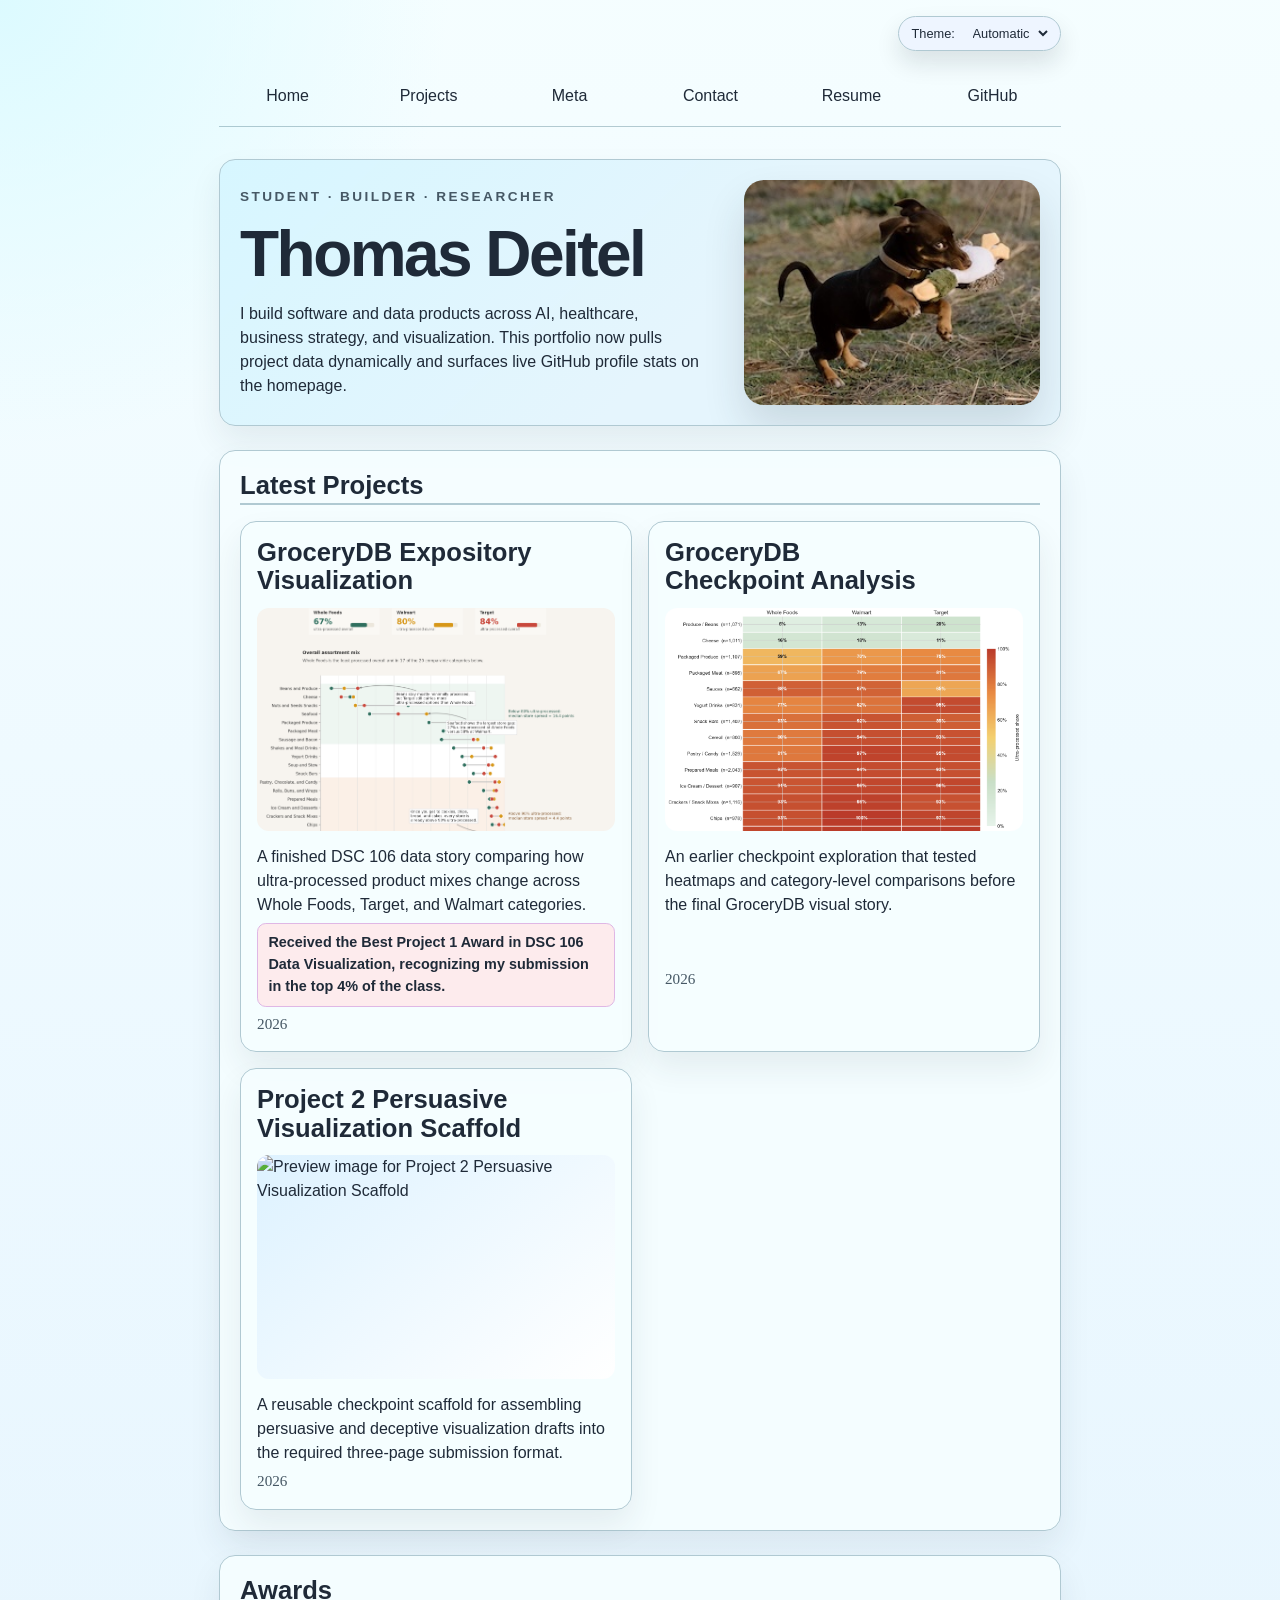
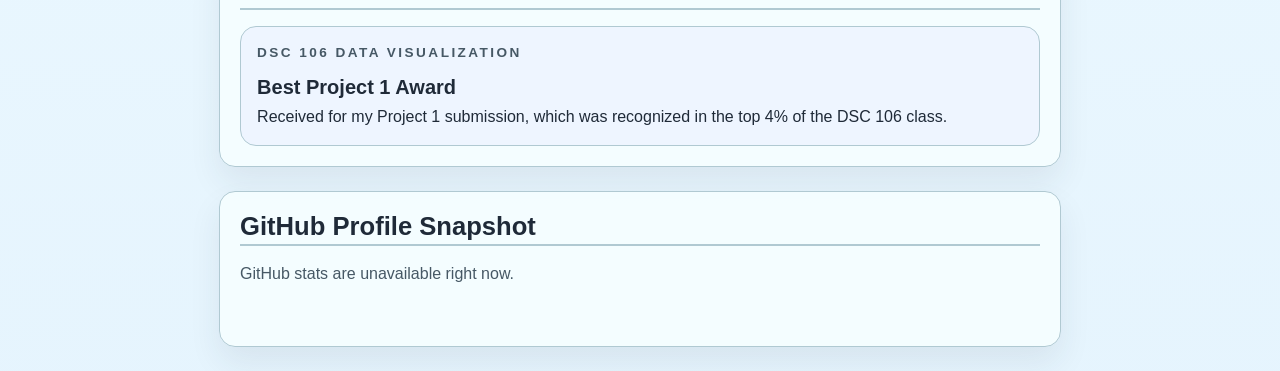
==== index.html @ 3d0bcb9a "Add award recognition and updated resume" ====
<!DOCTYPE html>
<html lang="en">
<head>
  <meta charset="UTF-8">
  <meta name="viewport" content="width=device-width, initial-scale=1.0">
  <title>Thomas Deitel: Personal site and portfolio</title>
  <link rel="stylesheet" href="style.css">
  <script type="module" src="index.js" defer></script>
</head>
<body>
  <main class="home-layout">
    <section class="home-hero">
      <div class="home-copy">
        <p class="eyebrow">Student · Builder · Researcher</p>
        <h1>Thomas Deitel</h1>
        <p>I build software and data products across AI, healthcare, business strategy, and visualization. This portfolio now pulls project data dynamically and surfaces live GitHub profile stats on the homepage.</p>
      </div>
      <img src="images/bentley.jpg" alt="A small black and brown dog standing in a grassy field while holding a plush toy.">
    </section>

    <section aria-labelledby="latest-projects-heading">
      <h2 id="latest-projects-heading">Latest Projects</h2>
      <div class="projects"></div>
    </section>

    <section aria-labelledby="awards-heading">
      <h2 id="awards-heading">Awards</h2>
      <article class="award-callout">
        <p class="eyebrow">DSC 106 Data Visualization</p>
        <h3>Best Project 1 Award</h3>
        <p>Received for my Project 1 submission, which was recognized in the top 4% of the DSC 106 class.</p>
      </article>
    </section>

    <section aria-labelledby="github-heading">
      <h2 id="github-heading">GitHub Profile Snapshot</h2>
      <div id="profile-stats"></div>
    </section>
  </main>
</body>
</html>
---- style.css ----
html {
  color-scheme: light dark;
  --font-body: "Avenir Next", "Trebuchet MS", Verdana, sans-serif;
  --font-display: "Optima", "Avenir Next", "Trebuchet MS", sans-serif;
  --color-accent: oklch(62% 0.17 245);
  --color-text: light-dark(oklch(28% 0.03 255), oklch(92% 0.02 240));
  --color-muted: light-dark(oklch(45% 0.03 240), oklch(72% 0.02 235));
  --color-border: light-dark(oklch(82% 0.03 220), oklch(56% 0.04 220 / 0.45));
  --color-border-strong: light-dark(oklch(74% 0.04 220), oklch(72% 0.05 220 / 0.72));
  --color-surface: light-dark(oklch(99% 0.01 220 / 0.92), oklch(23% 0.02 255 / 0.82));
  --color-surface-alt: light-dark(oklch(96% 0.02 230 / 0.94), oklch(26% 0.03 250 / 0.88));
  --color-field: light-dark(white, oklch(26% 0.02 255));
  --page-glow: light-dark(oklch(97% 0.04 235), oklch(44% 0.07 250 / 0.26));
  --page-start: light-dark(oklch(99% 0.01 220), oklch(16% 0.02 252));
  --page-end: light-dark(oklch(96% 0.02 235), oklch(12% 0.03 246));
  accent-color: var(--color-accent);
  background:
    radial-gradient(circle at top left, var(--page-glow), transparent 28rem),
    linear-gradient(180deg, var(--page-start), var(--page-end));
  color: var(--color-text);
}

* {
  box-sizing: border-box;
}

body {
  font-family: var(--font-body);
  font-size: 100%;
  line-height: 1.5;
  margin: 0 auto;
  max-width: 100ch;
  min-height: 100vh;
  padding: 4.5rem 1.5rem 1.5rem;
  position: relative;
}

h1,
h2,
h3,
h4,
h5,
h6 {
  font-family: var(--font-display);
  line-height: 1.1;
  text-wrap: balance;
}

h1 {
  font-size: 400%;
  letter-spacing: -0.04em;
  margin: 0 0 0.75rem;
}

h2 {
  font-size: 1.6rem;
  margin: 0 0 1rem;
}

h3 {
  font-size: 1.15rem;
}

h4 {
  font-size: 1rem;
}

p {
  margin-block: 0 1rem;
  text-wrap: pretty;
}

a {
  color: var(--color-accent);
}

a:hover,
a:focus-visible {
  color: oklch(from var(--color-accent) 52% c h);
}

nav {
  --border-color: light-dark(oklch(50% 0.06 220 / 0.35), oklch(72% 0.05 220 / 0.35));
  border-bottom: 1px solid var(--border-color);
  display: flex;
  flex-wrap: wrap;
  gap: 0.25rem;
  margin-bottom: 2rem;
}

nav a {
  border-bottom: 0.4em solid transparent;
  color: inherit;
  flex: 1 1 8rem;
  padding: 0.75rem 0.5rem;
  text-align: center;
  text-decoration: none;
}

nav a.current {
  border-bottom-color: var(--color-border-strong);
  font-weight: 600;
}

nav a:hover,
nav a:focus-visible {
  background-color: color-mix(in oklch, var(--color-accent), canvas 85%);
  border-bottom-color: var(--color-accent);
  color: inherit;
}

img {
  display: block;
  height: auto;
  max-width: 100%;
}

body > img {
  border-radius: 1rem;
  box-shadow: 0 1.2rem 2.4rem oklch(30% 0.03 250 / 0.12);
  margin-top: 1rem;
  width: min(100%, 42rem);
}

.eyebrow {
  color: var(--color-muted);
  font-size: 0.85rem;
  font-weight: 700;
  letter-spacing: 0.18em;
  margin-bottom: 0.75rem;
  text-transform: uppercase;
}

section {
  margin-top: 2rem;
}

section > h2 {
  border-bottom: 2px solid var(--color-border);
  padding-bottom: 0.25rem;
}

form {
  display: grid;
  gap: 1em;
  grid-template-columns: auto 1fr;
  max-width: 50rem;
}

label {
  align-items: start;
  display: grid;
  gap: 0.75rem;
  grid-column: 1 / -1;
  grid-template-columns: subgrid;
}

input,
textarea,
button,
select {
  font: inherit;
}

input,
textarea,
button {
  border-radius: 0.75rem;
  padding: 0.75rem 0.9rem;
}

input,
textarea {
  background-color: var(--color-field);
  border: 1px solid var(--color-border);
  color: inherit;
  width: 100%;
}

textarea {
  min-height: 10rem;
  resize: vertical;
}

button {
  background-color: var(--color-accent);
  border: 0;
  color: white;
  cursor: pointer;
  font-weight: 600;
  grid-column: 1 / -1;
  justify-self: start;
  padding-inline: 1.4rem;
}

button:hover,
button:focus-visible {
  background-color: oklch(from var(--color-accent) 54% c h);
}

.color-scheme {
  align-items: center;
  background: color-mix(in oklch, var(--color-surface-alt), canvas 18%);
  border: 1px solid var(--color-border);
  border-radius: 999px;
  box-shadow: 0 0.75rem 1.5rem oklch(20% 0.02 240 / 0.12);
  display: inline-flex;
  font-size: 0.8rem;
  gap: 0.5rem;
  padding: 0.35rem 0.55rem 0.35rem 0.8rem;
  position: absolute;
  right: 1.5rem;
  top: 1rem;
  z-index: 1;
}

.color-scheme select {
  background: transparent;
  border: 0;
  color: inherit;
  padding: 0.15rem 0.35rem;
}

.color-scheme select:focus-visible {
  outline: 2px solid var(--color-accent);
  outline-offset: 0.2rem;
}

.projects {
  display: grid;
  gap: 1rem;
  grid-template-columns: repeat(auto-fit, minmax(16rem, 1fr));
}

.projects article {
  background: var(--color-surface);
  border: 1px solid var(--color-border);
  border-radius: 1rem;
  box-shadow: 0 1rem 2rem oklch(30% 0.03 250 / 0.08);
  display: grid;
  gap: 0.85rem;
  grid-template-rows: auto auto 1fr;
  padding: 1rem;
}

.projects h2,
.entry-header h3,
.entry-header h4 {
  margin: 0;
}

.projects p {
  margin: 0;
}

.project-count {
  color: var(--color-accent);
  font-size: 0.7em;
  margin-left: 0.35rem;
}

.project-year {
  color: var(--color-muted);
  font-family: Baskerville, "Libre Baskerville", Georgia, serif;
  font-size: 0.95rem;
  font-variant-numeric: oldstyle-nums;
  font-weight: 500;
}

.project-media {
  display: block;
}

.projects h2 a {
  color: inherit;
  text-decoration: none;
}

.projects h2 a:hover,
.projects h2 a:focus-visible {
  color: var(--color-accent);
}

.projects img {
  aspect-ratio: 16 / 10;
  background:
    linear-gradient(
      140deg,
      light-dark(oklch(95% 0.03 240), oklch(31% 0.03 248)),
      light-dark(white, oklch(22% 0.03 245))
    ),
    linear-gradient(320deg, color-mix(in oklch, var(--color-accent), canvas 84%), transparent);
  border-radius: 0.75rem;
  object-fit: cover;
  width: 100%;
}

.project-description {
  color: var(--color-text);
}

.project-award {
  background: color-mix(in oklch, var(--color-accent), canvas 88%);
  border: 1px solid color-mix(in oklch, var(--color-accent), canvas 55%);
  border-radius: 0.55rem;
  color: var(--color-text);
  font-size: 0.9rem;
  font-weight: 700;
  padding: 0.55rem 0.65rem;
}

.project-info {
  display: grid;
  gap: 0.35rem;
}

.projects-chart {
  align-items: center;
  display: flex;
  gap: 1.5rem;
  margin-block: 1.5rem;
}

#projects-pie-plot {
  flex: 0 0 min(20em, 42vw);
  max-width: 20em;
  overflow: visible;
}

#projects-pie-plot path {
  cursor: pointer;
  transition: opacity 300ms, fill 300ms;
}

#projects-pie-plot path:focus-visible,
.legend-item:focus-visible {
  outline: 2px solid var(--color-accent);
  outline-offset: 0.25rem;
}

#projects-pie-plot:has(path:hover) path:not(:hover) {
  opacity: 0.5;
}

.legend {
  border: 1px solid var(--color-border);
  border-radius: 0.75rem;
  display: grid;
  flex: 1;
  gap: 0.75rem 1rem;
  grid-template-columns: repeat(auto-fill, minmax(9em, 1fr));
  list-style: none;
  margin: 0;
  padding: 1rem;
}

.legend-item {
  align-items: center;
  border-radius: 0.5rem;
  cursor: pointer;
  display: flex;
  gap: 0.45rem;
  margin: 0;
  min-width: 0;
  padding: 0.2rem;
}

.legend-item .swatch {
  aspect-ratio: 1 / 1;
  background: var(--color);
  border-radius: 0.2rem;
  box-shadow: inset 0 0 0 1px oklch(0% 0 0 / 0.18);
  display: inline-block;
  flex: 0 0 1em;
}

.legend-item em {
  color: var(--color-muted);
  font-style: normal;
}

.selected {
  --color: oklch(60% 0.2 25) !important;
}

.selected:is(path) {
  fill: var(--color);
}

.legend-item.selected {
  background: color-mix(in oklch, var(--color), canvas 82%);
  color: var(--color-text);
  font-weight: 700;
}

.searchBar {
  margin-bottom: 1rem;
}

.projects-empty,
.stats-error {
  color: var(--color-muted);
}

.home-hero {
  align-items: center;
  background:
    linear-gradient(135deg, oklch(from var(--color-accent) 96% 0.05 h), transparent 58%),
    var(--color-surface-alt);
  display: grid;
  gap: 1.5rem;
  grid-template-columns: minmax(0, 1.3fr) minmax(16rem, 0.8fr);
  overflow: hidden;
}

.home-copy > :last-child {
  margin-bottom: 0;
}

.home-hero img {
  border-radius: 1.25rem;
  box-shadow: 0 1.4rem 2.6rem oklch(30% 0.03 250 / 0.14);
  justify-self: end;
  width: min(100%, 24rem);
}

#profile-stats {
  min-height: 4rem;
}

#profile-stats dl {
  display: grid;
  gap: 1rem;
  grid-template-columns: repeat(4, minmax(0, 1fr));
  margin: 0;
}

#profile-stats dl > div {
  background: color-mix(in oklch, var(--color-surface-alt), canvas 18%);
  border: 1px solid var(--color-border);
  border-radius: 1rem;
  padding: 1rem;
}

#profile-stats dt {
  color: var(--color-muted);
  font-size: 0.85rem;
  font-weight: 600;
  margin: 0 0 0.35rem;
  text-transform: uppercase;
}

#profile-stats dd {
  font-size: 1.8rem;
  font-weight: 700;
  margin: 0;
}

.award-callout {
  background: color-mix(in oklch, var(--color-surface-alt), canvas 18%);
  border: 1px solid var(--color-border);
  border-radius: 1rem;
  padding: 1rem;
}

.award-callout h3 {
  font-size: 1.25rem;
  margin: 0 0 0.45rem;
}

.award-callout p:last-child {
  margin-bottom: 0;
}

.stats {
  display: grid;
  gap: 0.85rem 1rem;
  grid-template-columns: repeat(auto-fit, minmax(12rem, 1fr));
  margin: 1rem 0 0;
}

.stats dt {
  color: var(--color-muted);
  font-size: 0.78rem;
  font-weight: 700;
  text-transform: uppercase;
}

.stats dd {
  font-size: 1.25rem;
  font-weight: 700;
  margin: 0;
  overflow-wrap: anywhere;
}

#chart {
  margin-block: 1rem;
  overflow-x: auto;
  padding: 0.5rem 0.75rem 1.25rem 0;
}

#chart svg {
  display: block;
  min-width: 44rem;
  width: 100%;
}

.gridlines line {
  stroke: color-mix(in oklch, var(--color-border), transparent 32%);
}

.gridlines path,
.x-axis path,
.y-axis path {
  stroke: var(--color-border-strong);
}

.x-axis text,
.y-axis text {
  fill: var(--color-muted);
  font: 0.8rem var(--font-body);
}

circle {
  transition: fill 200ms, fill-opacity 200ms, transform 200ms;
  transform-box: fill-box;
  transform-origin: center;
}

circle:hover {
  transform: scale(1.5);
}

circle.selected {
  fill: #ff6b6b;
}

dl.info {
  display: grid;
  gap: 0.35rem 0.75rem;
  grid-template-columns: max-content minmax(0, 1fr);
  margin: 0;
  transition-duration: 500ms;
  transition-property: opacity, visibility;
}

dl.info dt {
  color: var(--color-muted);
  font-size: 0.75rem;
  font-weight: 700;
  text-transform: uppercase;
}

dl.info dd {
  margin: 0;
}

dl.info[hidden]:not(:hover, :focus-within) {
  opacity: 0;
  visibility: hidden;
}

.tooltip {
  background: color-mix(in oklch, var(--color-surface), canvas 12%);
  border: 1px solid var(--color-border);
  border-radius: 0.5rem;
  box-shadow: 0 1rem 2rem oklch(20% 0.03 250 / 0.18);
  left: 1rem;
  max-width: min(22rem, calc(100vw - 2rem));
  padding: 0.75rem 0.9rem;
  pointer-events: none;
  position: fixed;
  top: 1rem;
  z-index: 5;
}

@keyframes marching-ants {
  to {
    stroke-dashoffset: -8;
  }
}

.selection {
  fill: var(--color-accent);
  fill-opacity: 0.1;
  stroke: var(--color-text);
  stroke-dasharray: 5 3;
  stroke-opacity: 0.7;
  animation: marching-ants 2s linear infinite;
}

main {
  display: grid;
  gap: 1.5rem;
}

.resume-header,
main > section {
  background: var(--color-surface);
  border: 1px solid var(--color-border);
  border-radius: 1rem;
  box-shadow: 0 1rem 2rem oklch(30% 0.03 250 / 0.08);
  padding: 1.25rem;
}

main > section {
  margin-top: 0;
}

.resume-header {
  background:
    linear-gradient(135deg, oklch(from var(--color-accent) 97% 0.03 h), transparent 60%),
    var(--color-surface-alt);
}

.resume-header h1 {
  margin-bottom: 0.35rem;
}

.resume-links {
  display: flex;
  flex-wrap: wrap;
  gap: 0.5rem 1rem;
  list-style: none;
  margin: 0.75rem 0 0;
  padding: 0;
}

.resume-links a {
  text-decoration: none;
}

main > section article + article {
  margin-top: 1.5rem;
}

.project-actions {
  font-weight: 600;
}

.project-figure {
  margin: 1.25rem 0 0;
}

.project-figure img {
  border: 1px solid var(--color-border);
  border-radius: 1rem;
  box-shadow: 0 1rem 2rem oklch(30% 0.03 250 / 0.08);
}

.project-figure figcaption {
  color: var(--color-muted);
  font-size: 0.95rem;
  margin-top: 0.75rem;
}

main > section article section {
  margin-top: 1rem;
}

main > section article section + section {
  border-top: 1px solid var(--color-border);
  padding-top: 1rem;
}

main > section ul {
  padding-inline-start: 1.2rem;
}

main > section li + li {
  margin-top: 0.35rem;
}

.projects article + article,
.legend .legend-item + .legend-item {
  margin-top: 0;
}

main > section .legend {
  padding: 1rem;
}

.entry-header {
  display: grid;
  gap: 0.15rem 1rem;
  margin-bottom: 0.65rem;
}

.entry-meta {
  color: var(--color-muted);
  margin: 0;
}

@media (min-width: 48rem) {
  .entry-header {
    grid-template-columns: 1fr auto;
  }

  .entry-header > :first-child {
    grid-column: 1;
  }

  .entry-header > .entry-meta {
    justify-self: end;
  }
}

@media (max-width: 40rem) {
  body {
    padding: 4rem 1rem 1rem;
  }

  h1 {
    font-size: 300%;
  }

  .color-scheme {
    font-size: 0.8rem;
    right: 1rem;
    top: 0.75rem;
  }

  nav a {
    flex-basis: 6rem;
  }

  .home-hero {
    grid-template-columns: 1fr;
  }

  .home-hero img {
    justify-self: start;
    width: min(100%, 20rem);
  }

  form {
    grid-template-columns: 1fr;
  }

  label {
    grid-template-columns: 1fr;
  }

  button {
    justify-self: stretch;
  }

  #profile-stats dl {
    grid-template-columns: repeat(2, minmax(0, 1fr));
  }

  .projects-chart {
    align-items: stretch;
    flex-direction: column;
  }

  #projects-pie-plot {
    flex-basis: auto;
    width: min(100%, 18rem);
  }
}

@media (max-width: 28rem) {
  #profile-stats dl {
    grid-template-columns: 1fr;
  }
}
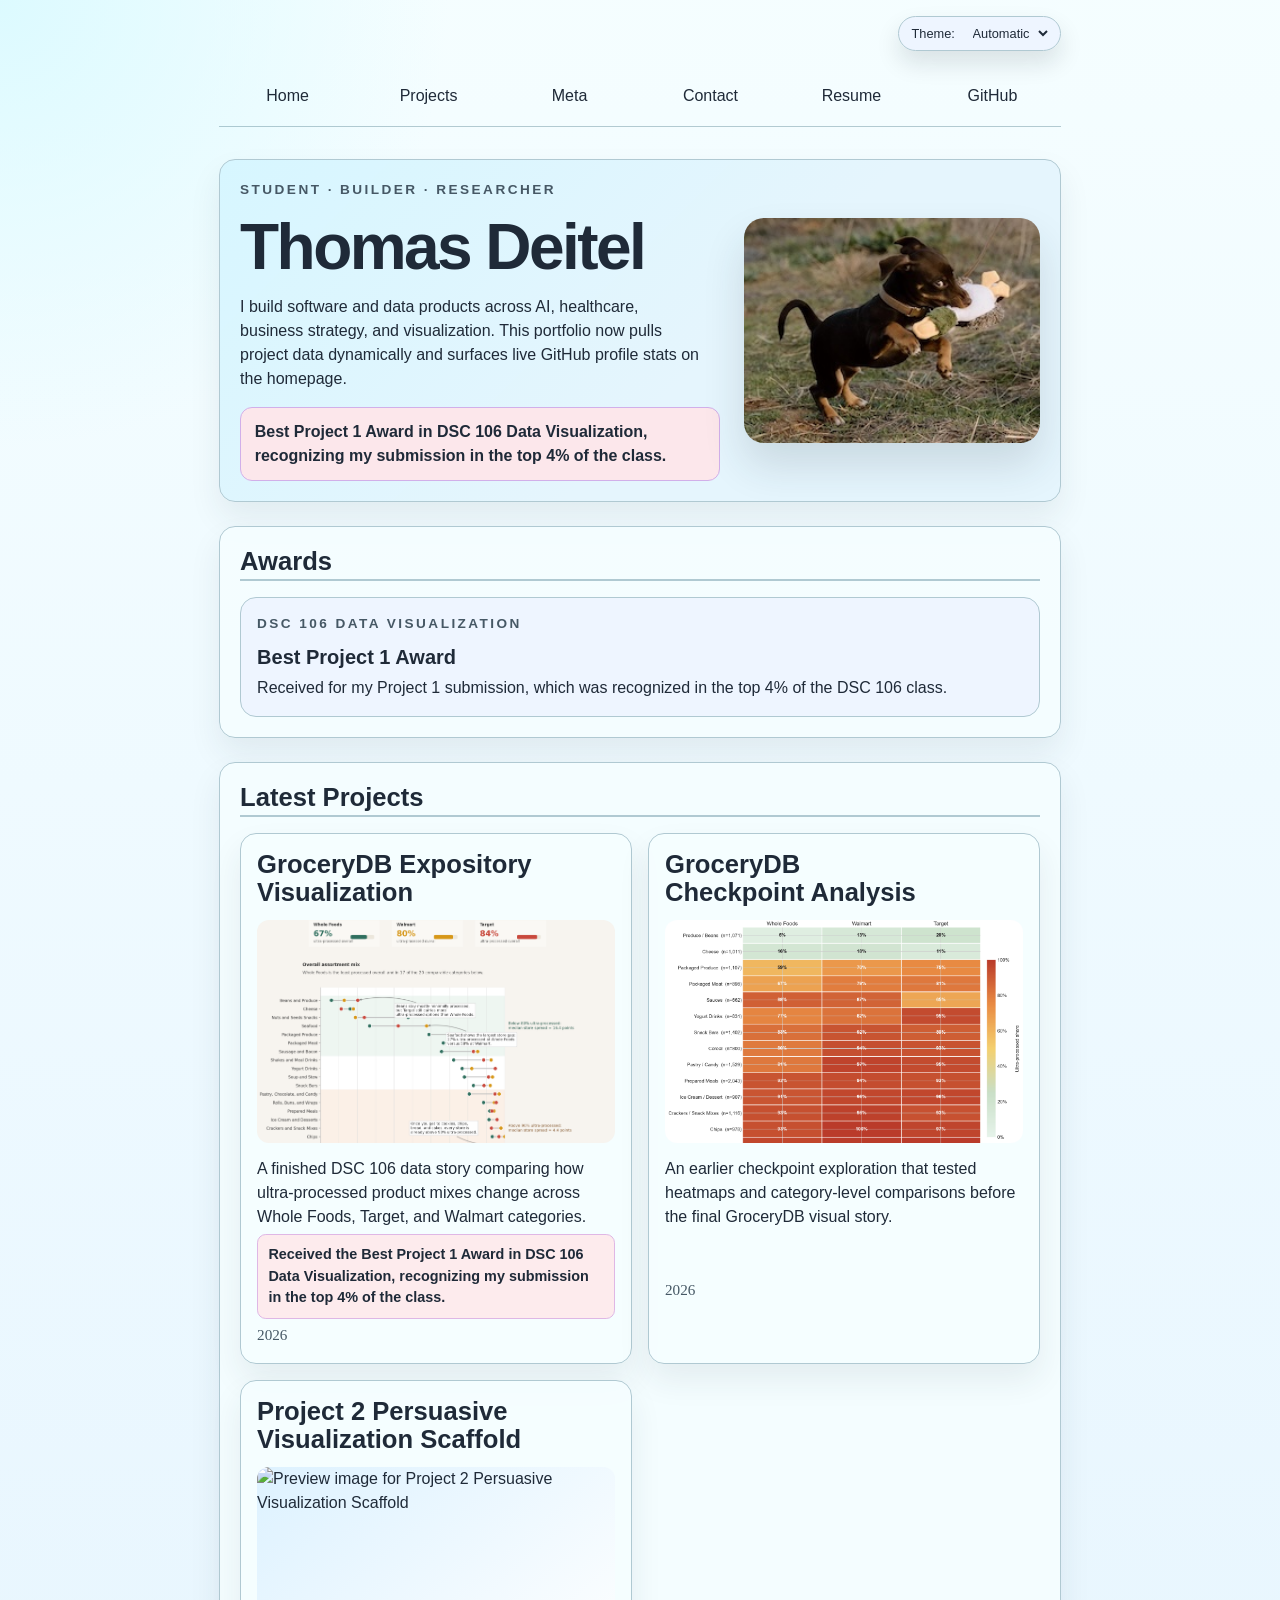
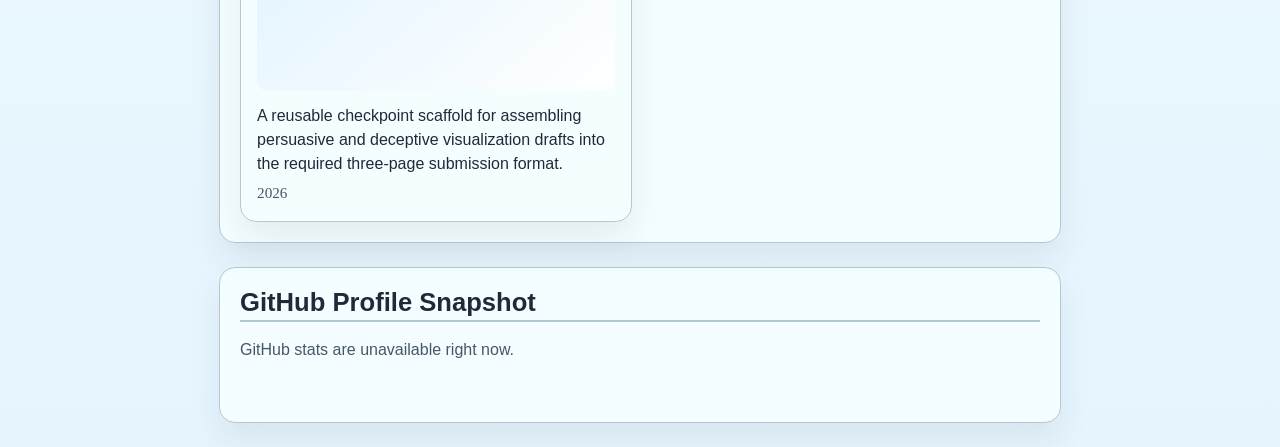
==== commit 160b17f8: "Make award and resume updates visible" ====
--- a/index.html
+++ b/index.html
@@ -14,13 +14,9 @@
         <p class="eyebrow">Student · Builder · Researcher</p>
         <h1>Thomas Deitel</h1>
         <p>I build software and data products across AI, healthcare, business strategy, and visualization. This portfolio now pulls project data dynamically and surfaces live GitHub profile stats on the homepage.</p>
+        <p class="hero-award">Best Project 1 Award in DSC 106 Data Visualization, recognizing my submission in the top 4% of the class.</p>
       </div>
       <img src="images/bentley.jpg" alt="A small black and brown dog standing in a grassy field while holding a plush toy.">
-    </section>
-
-    <section aria-labelledby="latest-projects-heading">
-      <h2 id="latest-projects-heading">Latest Projects</h2>
-      <div class="projects"></div>
     </section>
 
     <section aria-labelledby="awards-heading">
@@ -32,6 +28,11 @@
       </article>
     </section>
 
+    <section aria-labelledby="latest-projects-heading">
+      <h2 id="latest-projects-heading">Latest Projects</h2>
+      <div class="projects"></div>
+    </section>
+
     <section aria-labelledby="github-heading">
       <h2 id="github-heading">GitHub Profile Snapshot</h2>
       <div id="profile-stats"></div>
--- a/style.css
+++ b/style.css
@@ -417,6 +417,15 @@
   margin-bottom: 0;
 }
 
+.hero-award {
+  background: color-mix(in oklch, var(--color-accent), canvas 86%);
+  border: 1px solid color-mix(in oklch, var(--color-accent), canvas 48%);
+  border-radius: 0.75rem;
+  font-weight: 800;
+  margin-top: 1rem;
+  padding: 0.75rem 0.85rem;
+}
+
 .home-hero img {
   border-radius: 1.25rem;
   box-shadow: 0 1.4rem 2.6rem oklch(30% 0.03 250 / 0.14);
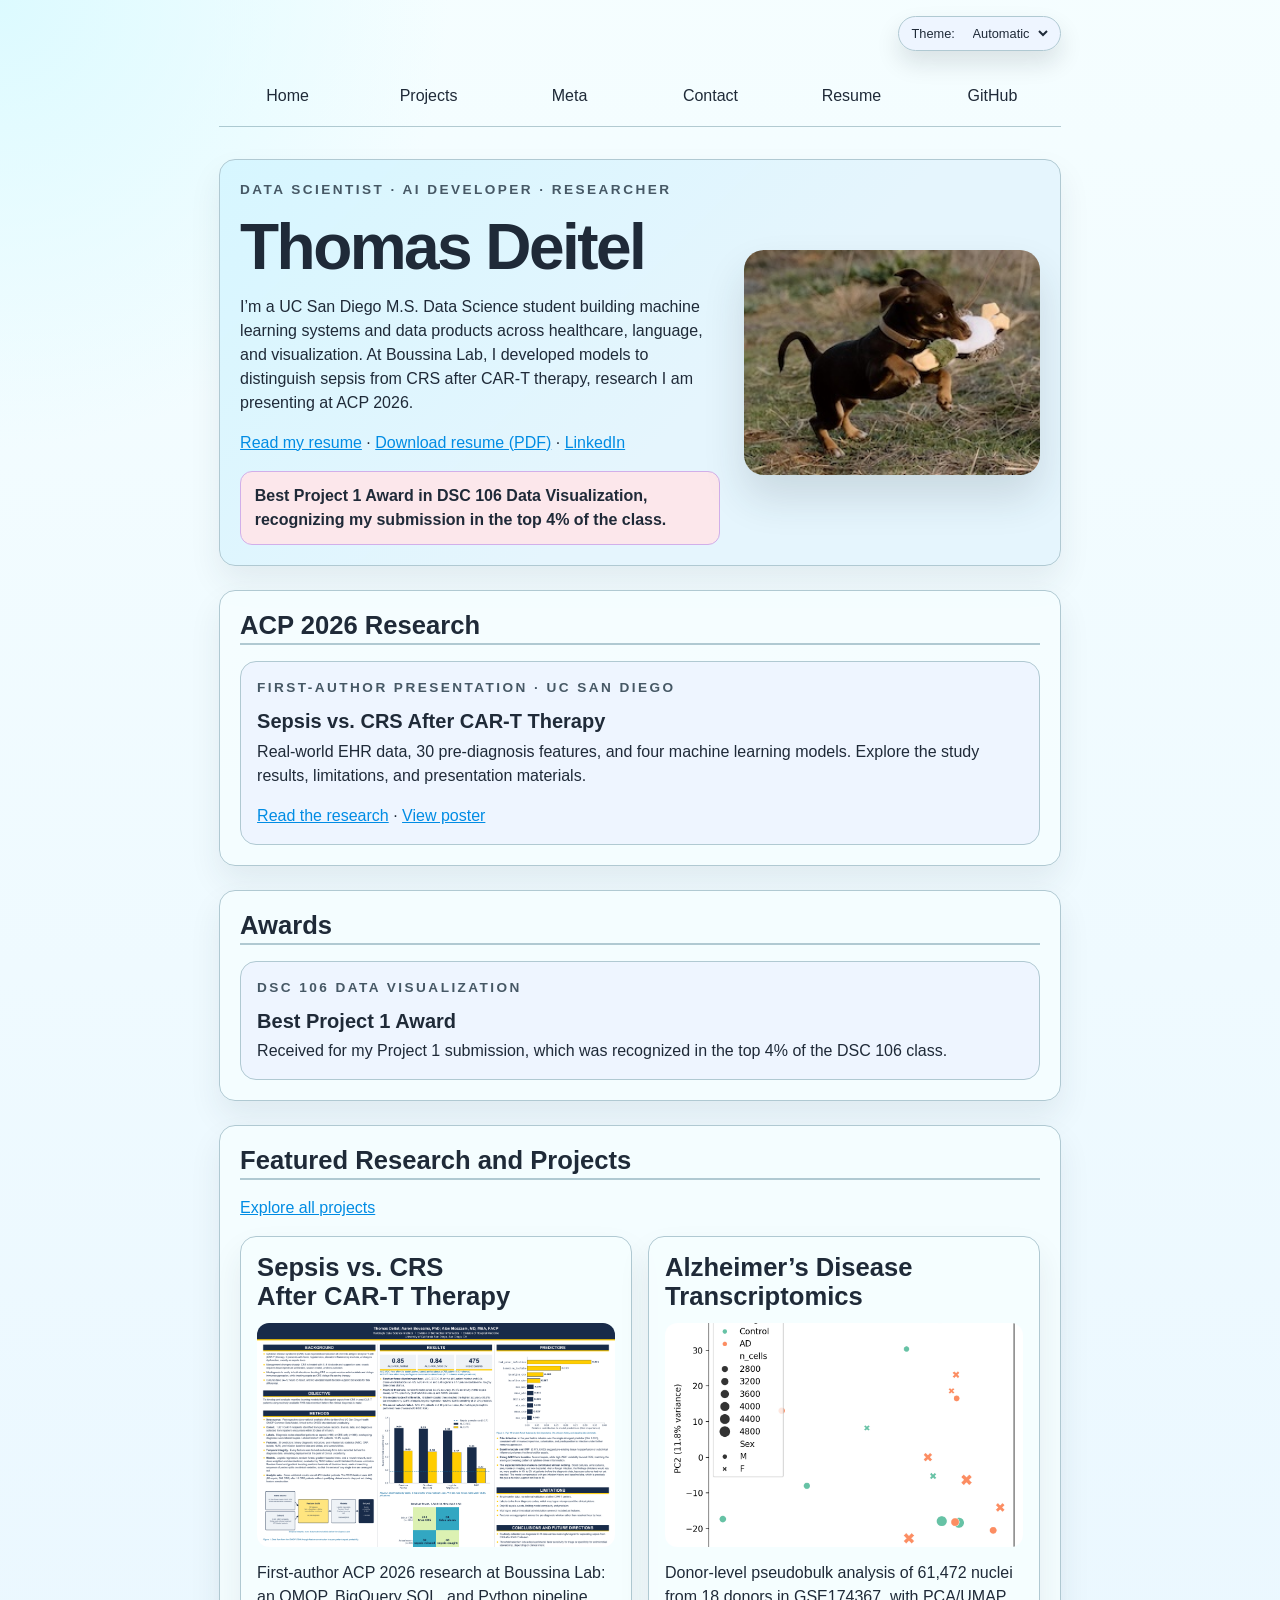
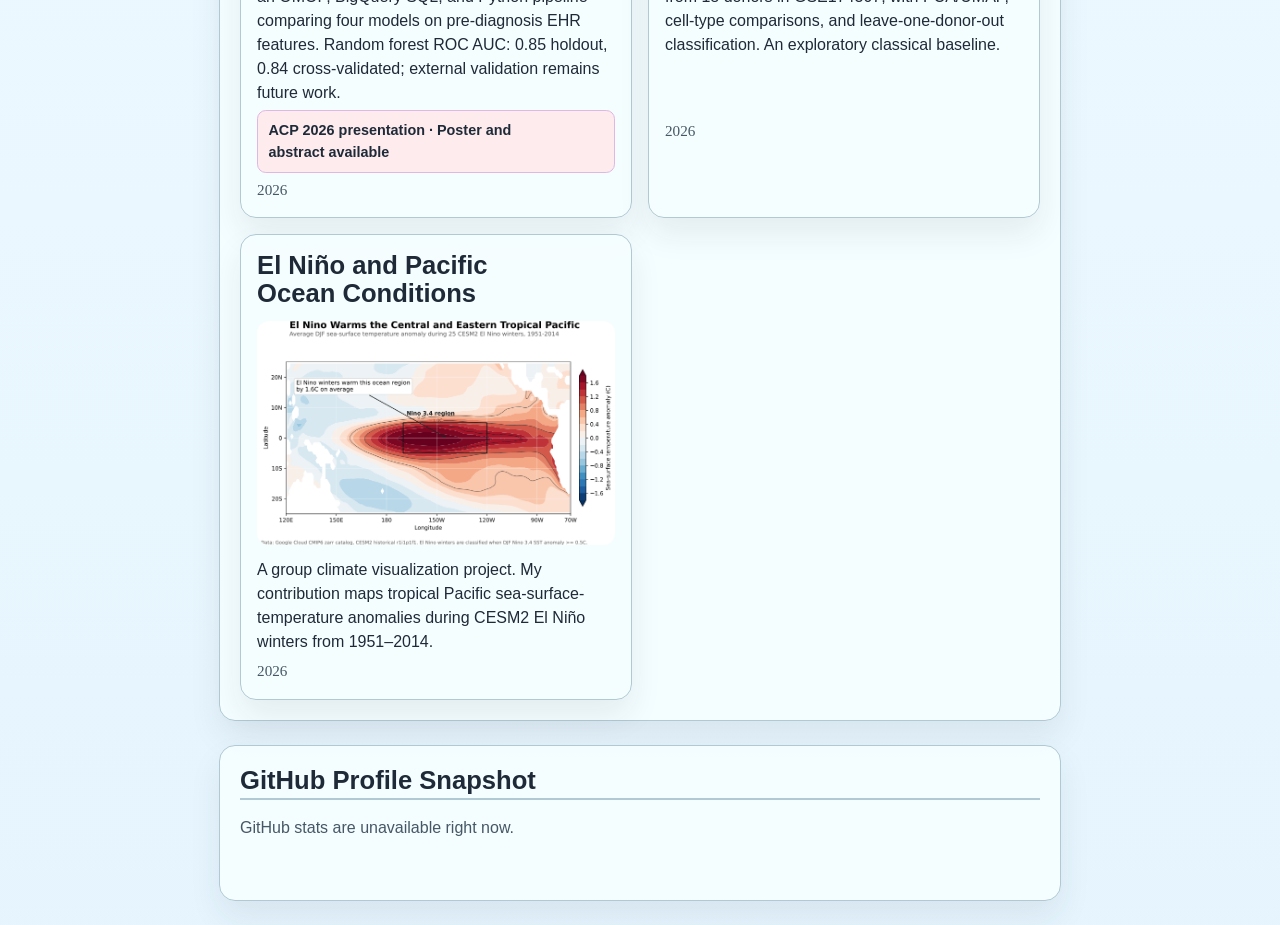
==== commit 7c9b8767: "Update portfolio with ACP research, current resume, and completed projects" ====
--- a/index.html
+++ b/index.html
@@ -4,21 +4,23 @@
   <meta charset="UTF-8">
   <meta name="viewport" content="width=device-width, initial-scale=1.0">
   <title>Thomas Deitel: Personal site and portfolio</title>
-  <link rel="stylesheet" href="style.css">
+  <link rel="stylesheet" href="style.css?v=20261018">
   <script type="module" src="index.js" defer></script>
 </head>
 <body>
   <main class="home-layout">
     <section class="home-hero">
       <div class="home-copy">
-        <p class="eyebrow">Student · Builder · Researcher</p>
+        <p class="eyebrow">Data Scientist · AI Developer · Researcher</p>
         <h1>Thomas Deitel</h1>
-        <p>I build software and data products across AI, healthcare, business strategy, and visualization. This portfolio now pulls project data dynamically and surfaces live GitHub profile stats on the homepage.</p>
+        <p>I’m a UC San Diego M.S. Data Science student building machine learning systems and data products across healthcare, language, and visualization. At Boussina Lab, I developed models to distinguish sepsis from CRS after CAR-T therapy, research I am presenting at ACP 2026.</p>
+        <p><a href="resume/">Read my resume</a> · <a href="resume/thomas-deitel-resume.pdf">Download resume (PDF)</a> · <a href="https://www.linkedin.com/in/thomasdeitel">LinkedIn</a></p>
         <p class="hero-award">Best Project 1 Award in DSC 106 Data Visualization, recognizing my submission in the top 4% of the class.</p>
       </div>
       <img src="images/bentley.jpg" alt="A small black and brown dog standing in a grassy field while holding a plush toy.">
     </section>
 
+    <section aria-labelledby="research-heading"><h2 id="research-heading">ACP 2026 Research</h2><article class="award-callout"><p class="eyebrow">First-author presentation · UC San Diego</p><h3>Sepsis vs. CRS After CAR-T Therapy</h3><p>Real-world EHR data, 30 pre-diagnosis features, and four machine learning models. Explore the study results, limitations, and presentation materials.</p><p><a href="projects/sepsis-crs/">Read the research</a> · <a href="projects/sepsis-crs/ACP_2026_ePoster_CART_Sepsis_CRS.pdf">View poster</a></p></article></section>
     <section aria-labelledby="awards-heading">
       <h2 id="awards-heading">Awards</h2>
       <article class="award-callout">
@@ -29,7 +31,8 @@
     </section>
 
     <section aria-labelledby="latest-projects-heading">
-      <h2 id="latest-projects-heading">Latest Projects</h2>
+      <h2 id="latest-projects-heading">Featured Research and Projects</h2>
+      <p><a href="projects/">Explore all projects</a></p>
       <div class="projects"></div>
     </section>
 
--- a/style.css
+++ b/style.css
@@ -405,7 +405,7 @@
 .home-hero {
   align-items: center;
   background:
-    linear-gradient(135deg, oklch(from var(--color-accent) 96% 0.05 h), transparent 58%),
+    linear-gradient(135deg, light-dark(oklch(from var(--color-accent) 96% 0.05 h), oklch(from var(--color-accent) 28% 0.05 h)), transparent 58%),
     var(--color-surface-alt);
   display: grid;
   gap: 1.5rem;
@@ -531,9 +531,13 @@
 }
 
 circle {
-  transition: fill 200ms, fill-opacity 200ms, transform 200ms;
+  transition: fill 200ms, fill-opacity 200ms, transform 200ms, r calc(var(--r, 3) * 80ms);
   transform-box: fill-box;
   transform-origin: center;
+
+  @starting-style {
+    r: 0;
+  }
 }
 
 circle:hover {
@@ -598,6 +602,119 @@
   animation: marching-ants 2s linear infinite;
 }
 
+.commit-filter {
+  align-items: baseline;
+  display: flex;
+  flex-wrap: wrap;
+  gap: 0.75rem 1rem;
+  margin-block: 1rem;
+}
+
+.commit-filter label {
+  display: block;
+  font-weight: 700;
+}
+
+.commit-filter input {
+  flex: 1 1 16rem;
+  min-width: 12rem;
+}
+
+.commit-filter time {
+  color: var(--color-muted);
+  margin-left: auto;
+}
+
+#scrolly-1 {
+  display: flex;
+  gap: 1.25rem;
+  position: relative;
+}
+
+#scrolly-1 > * {
+  flex: 1;
+  min-width: 0;
+}
+
+#scatter-story {
+  position: relative;
+}
+
+#scatter-plot {
+  align-self: flex-start;
+  height: 72vh;
+  position: sticky;
+  top: 1rem;
+}
+
+.step {
+  border-bottom: 1px solid var(--color-border);
+  color: var(--color-muted);
+  min-height: 72vh;
+  padding-block: 2rem;
+}
+
+.step:first-child {
+  padding-top: 0;
+}
+
+.step p {
+  margin-bottom: 0.75rem;
+}
+
+.step a {
+  font-weight: 700;
+}
+
+#files {
+  display: grid;
+  gap: 0.85rem 1rem;
+  grid-template-columns: minmax(12rem, 0.8fr) minmax(0, 2fr);
+  margin: 0;
+}
+
+#files > div {
+  display: grid;
+  grid-column: 1 / -1;
+  grid-template-columns: subgrid;
+}
+
+#files dt {
+  grid-column: 1;
+  min-width: 0;
+}
+
+#files code {
+  overflow-wrap: anywhere;
+}
+
+#files small {
+  color: var(--color-muted);
+  display: block;
+  font-size: 0.8rem;
+  font-weight: 600;
+  margin-top: 0.15rem;
+}
+
+#files dd {
+  align-content: start;
+  align-items: start;
+  display: flex;
+  flex-wrap: wrap;
+  gap: 0.15em;
+  grid-column: 2;
+  margin: 0;
+  padding-top: 0.35em;
+}
+
+.loc {
+  aspect-ratio: 1;
+  background: var(--color, steelblue);
+  border-radius: 50%;
+  display: flex;
+  width: 0.5em;
+}
+
 main {
   display: grid;
   gap: 1.5rem;
@@ -618,7 +735,7 @@
 
 .resume-header {
   background:
-    linear-gradient(135deg, oklch(from var(--color-accent) 97% 0.03 h), transparent 60%),
+    linear-gradient(135deg, light-dark(oklch(from var(--color-accent) 97% 0.03 h), oklch(from var(--color-accent) 26% 0.03 h)), transparent 60%),
     var(--color-surface-alt);
 }
 
@@ -758,6 +875,34 @@
     grid-template-columns: repeat(2, minmax(0, 1fr));
   }
 
+  #scrolly-1 {
+    display: block;
+  }
+
+  #scatter-plot {
+    background: var(--color-surface);
+    height: auto;
+    margin-bottom: 1rem;
+    position: static;
+  }
+
+  .step {
+    min-height: auto;
+    padding-block: 1.25rem;
+  }
+
+  #files {
+    grid-template-columns: 1fr;
+  }
+
+  #files > div {
+    display: block;
+  }
+
+  #files dd {
+    margin-top: 0.35rem;
+  }
+
   .projects-chart {
     align-items: stretch;
     flex-direction: column;
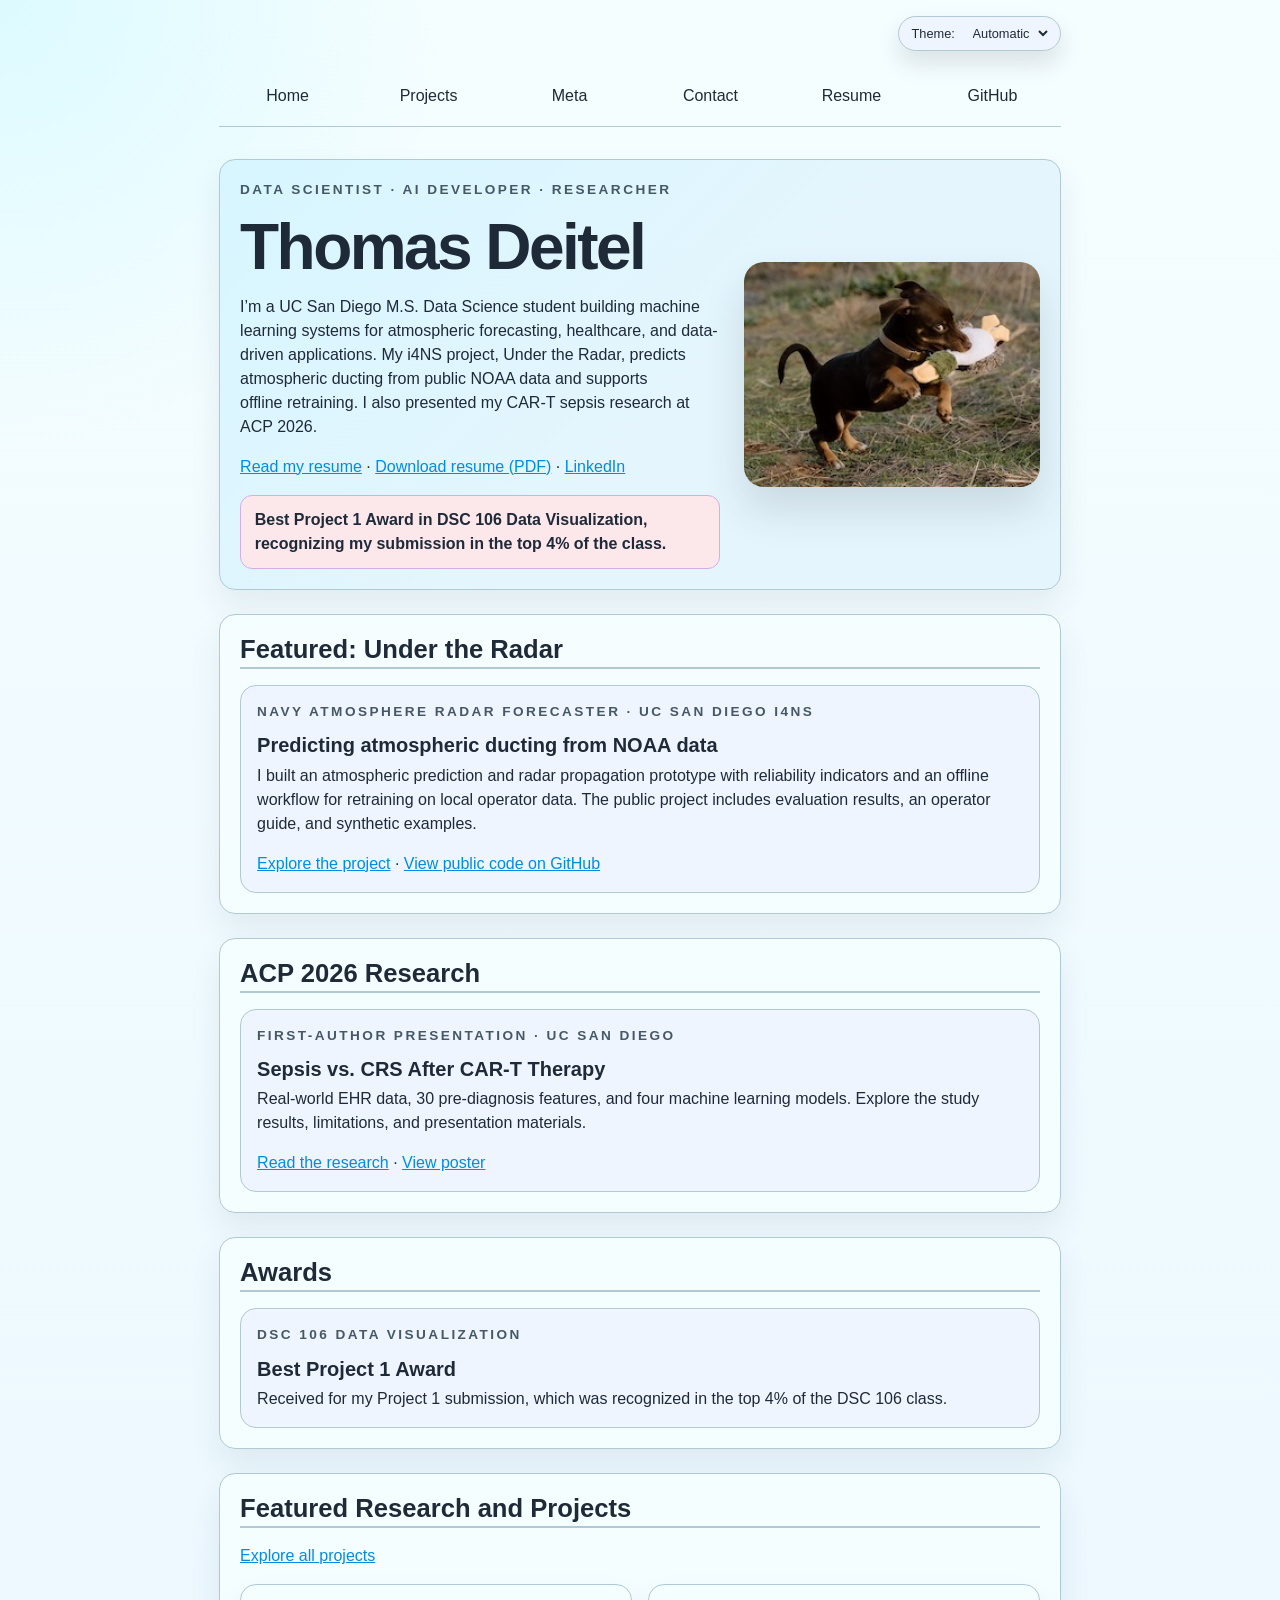
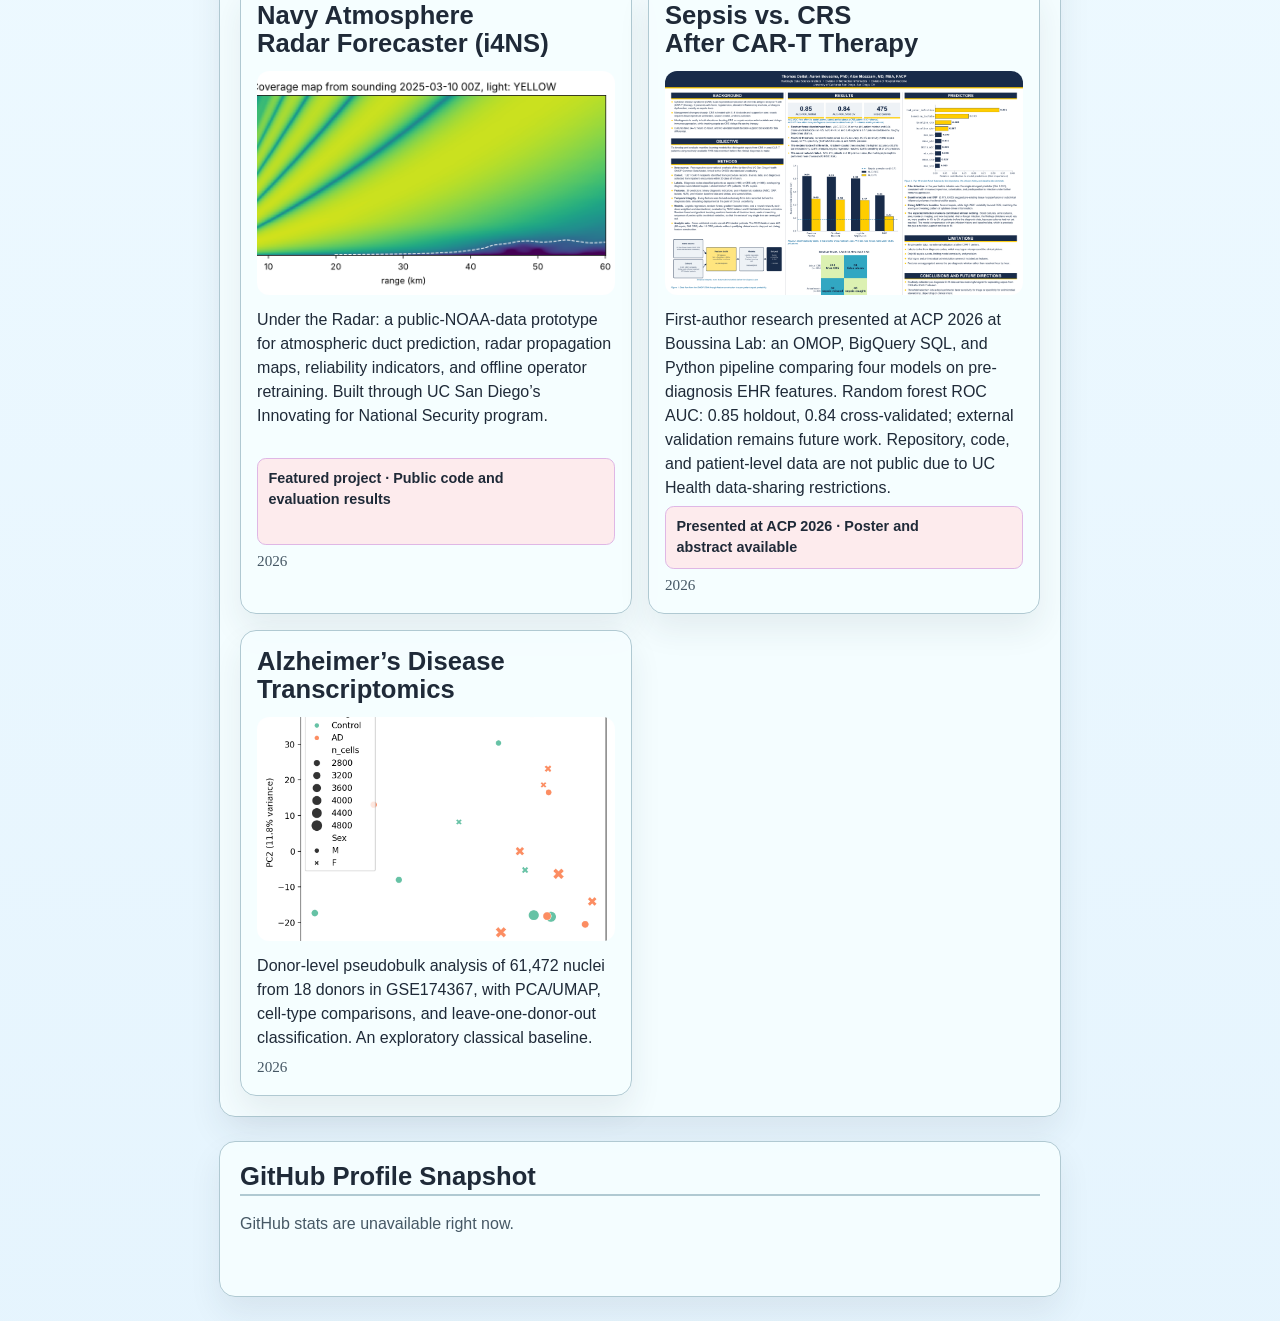
==== commit 1d58772b: "Feature Navy atmospheric forecasting project and update resume" ====
--- a/index.html
+++ b/index.html
@@ -13,13 +13,14 @@
       <div class="home-copy">
         <p class="eyebrow">Data Scientist · AI Developer · Researcher</p>
         <h1>Thomas Deitel</h1>
-        <p>I’m a UC San Diego M.S. Data Science student building machine learning systems and data products across healthcare, language, and visualization. At Boussina Lab, I developed models to distinguish sepsis from CRS after CAR-T therapy, research I am presenting at ACP 2026.</p>
-        <p><a href="resume/">Read my resume</a> · <a href="resume/thomas-deitel-resume.pdf">Download resume (PDF)</a> · <a href="https://www.linkedin.com/in/thomasdeitel">LinkedIn</a></p>
+        <p>I’m a UC San Diego M.S. Data Science student building machine learning systems for atmospheric forecasting, healthcare, and data-driven applications. My i4NS project, Under the Radar, predicts atmospheric ducting from public NOAA data and supports offline retraining. I also presented my CAR-T sepsis research at ACP 2026.</p>
+        <p><a href="resume/">Read my resume</a> · <a href="resume/thomas-deitel-resume.pdf?v=20261026">Download resume (PDF)</a> · <a href="https://www.linkedin.com/in/thomasdeitel">LinkedIn</a></p>
         <p class="hero-award">Best Project 1 Award in DSC 106 Data Visualization, recognizing my submission in the top 4% of the class.</p>
       </div>
       <img src="images/bentley.jpg" alt="A small black and brown dog standing in a grassy field while holding a plush toy.">
     </section>
 
+    <section aria-labelledby="navy-heading"><h2 id="navy-heading">Featured: Under the Radar</h2><article class="award-callout"><p class="eyebrow">Navy Atmosphere Radar Forecaster · UC San Diego i4NS</p><h3>Predicting atmospheric ducting from NOAA data</h3><p>I built an atmospheric prediction and radar propagation prototype with reliability indicators and an offline workflow for retraining on local operator data. The public project includes evaluation results, an operator guide, and synthetic examples.</p><p><a href="projects/navy-atmospheric-forecasting/">Explore the project</a> · <a href="https://github.com/thomasdeitel/under-the-radar-mvp">View public code on GitHub</a></p></article></section>
     <section aria-labelledby="research-heading"><h2 id="research-heading">ACP 2026 Research</h2><article class="award-callout"><p class="eyebrow">First-author presentation · UC San Diego</p><h3>Sepsis vs. CRS After CAR-T Therapy</h3><p>Real-world EHR data, 30 pre-diagnosis features, and four machine learning models. Explore the study results, limitations, and presentation materials.</p><p><a href="projects/sepsis-crs/">Read the research</a> · <a href="projects/sepsis-crs/ACP_2026_ePoster_CART_Sepsis_CRS.pdf">View poster</a></p></article></section>
     <section aria-labelledby="awards-heading">
       <h2 id="awards-heading">Awards</h2>
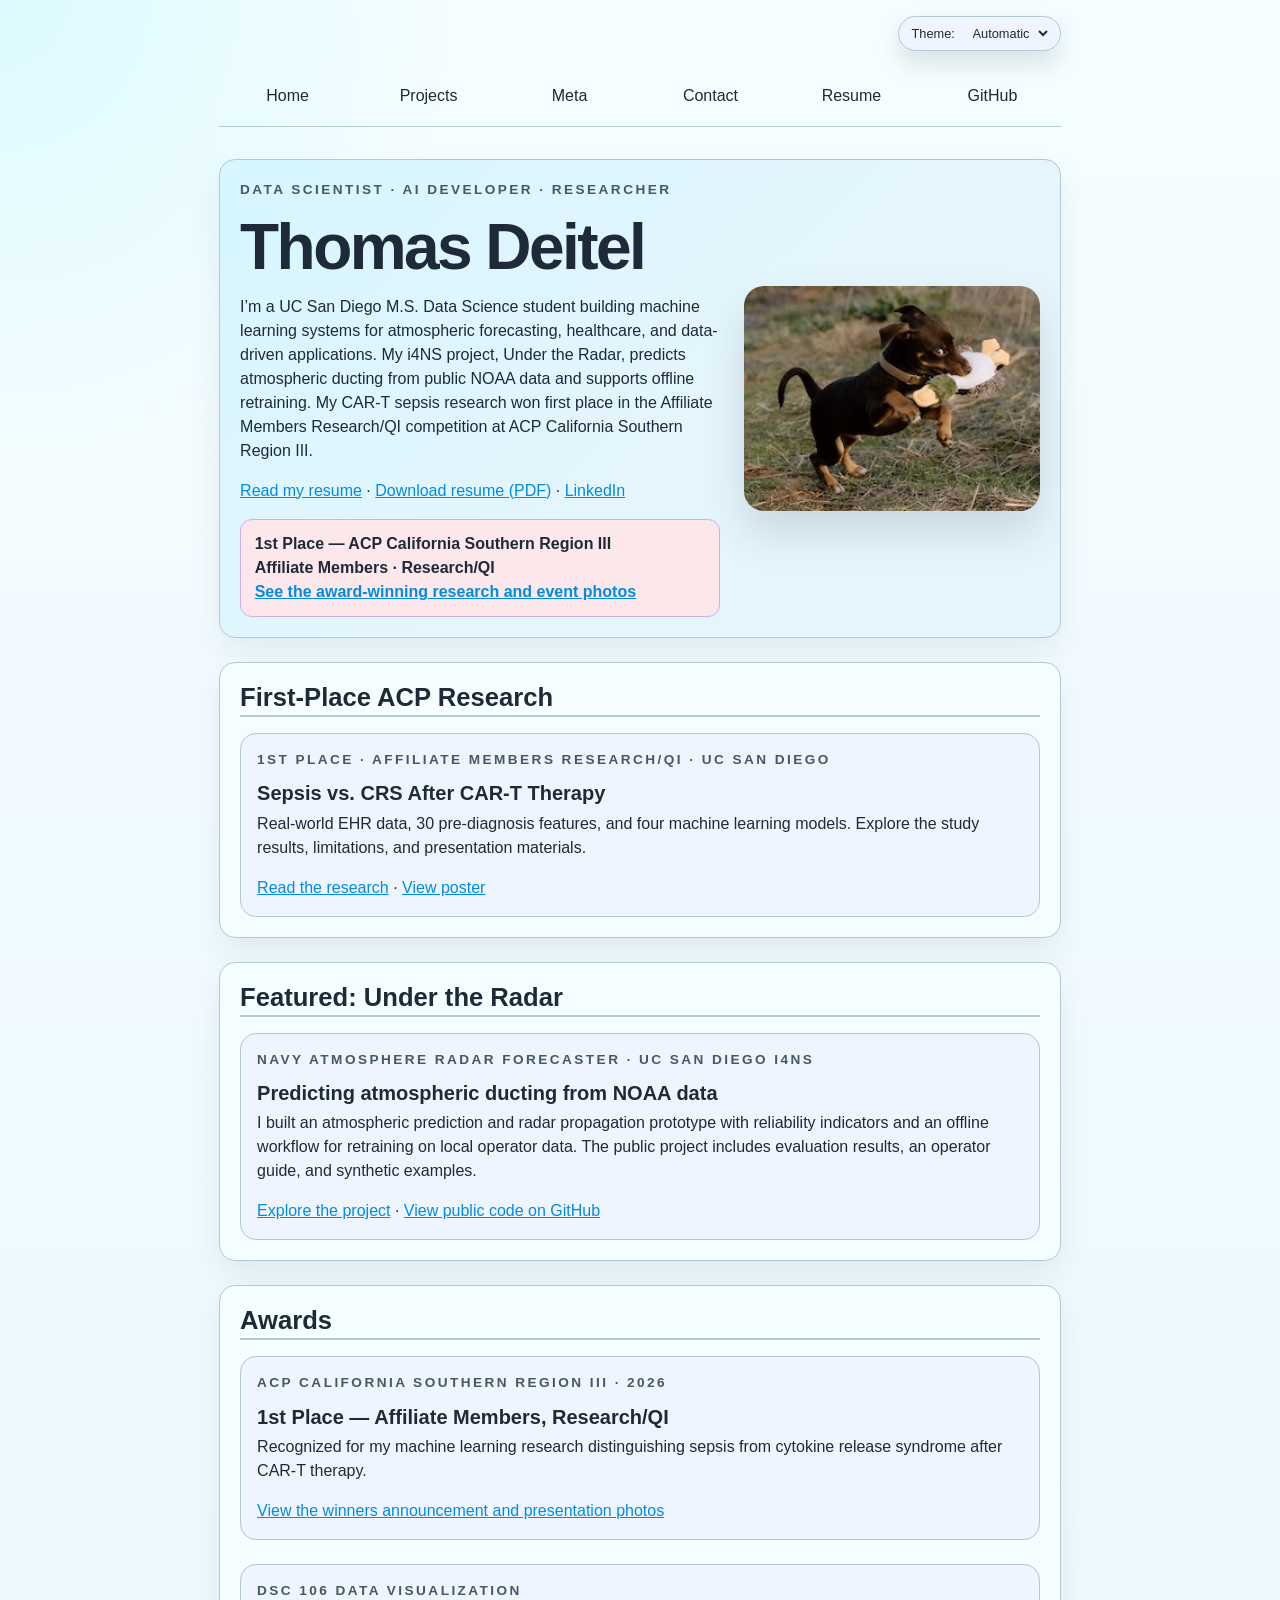
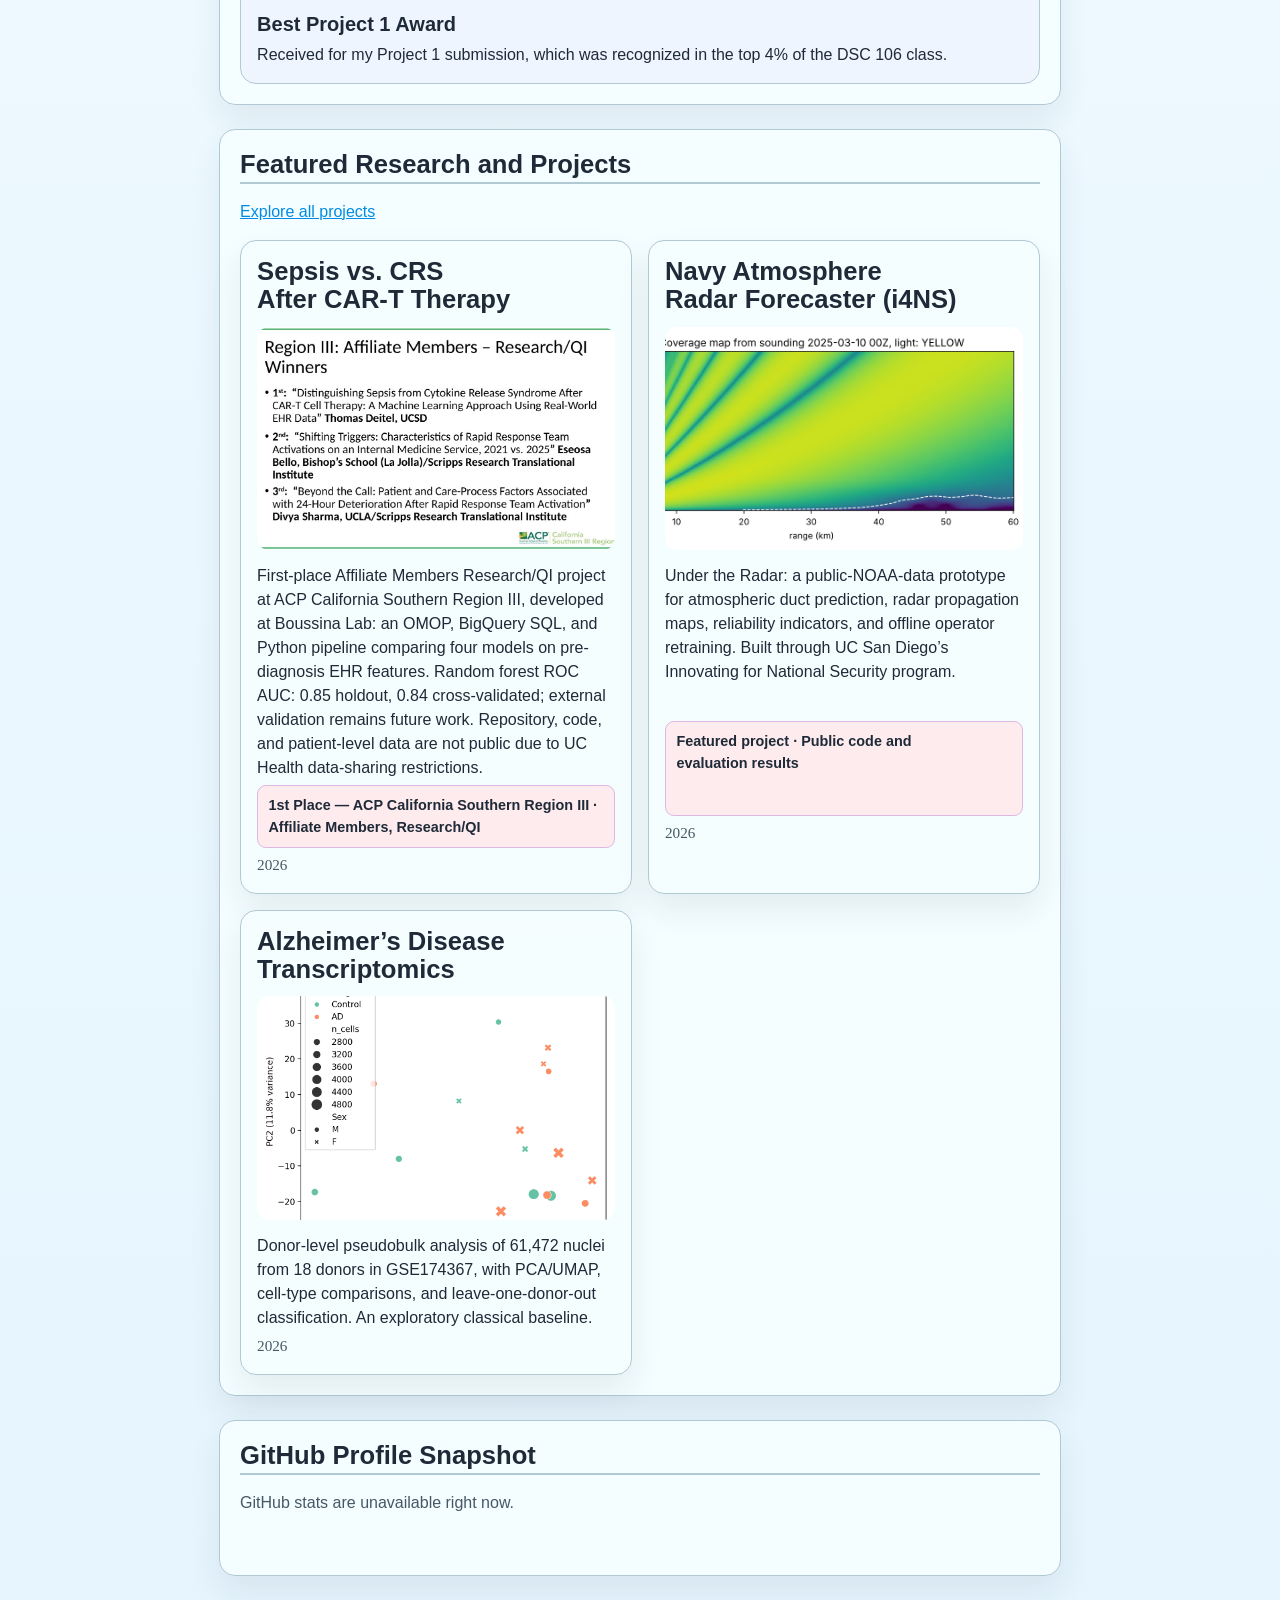
==== commit 165a0409: "Highlight first-place ACP regional Research QI award and event photos" ====
--- a/index.html
+++ b/index.html
@@ -13,17 +13,18 @@
       <div class="home-copy">
         <p class="eyebrow">Data Scientist · AI Developer · Researcher</p>
         <h1>Thomas Deitel</h1>
-        <p>I’m a UC San Diego M.S. Data Science student building machine learning systems for atmospheric forecasting, healthcare, and data-driven applications. My i4NS project, Under the Radar, predicts atmospheric ducting from public NOAA data and supports offline retraining. I also presented my CAR-T sepsis research at ACP 2026.</p>
+        <p>I’m a UC San Diego M.S. Data Science student building machine learning systems for atmospheric forecasting, healthcare, and data-driven applications. My i4NS project, Under the Radar, predicts atmospheric ducting from public NOAA data and supports offline retraining. My CAR-T sepsis research won first place in the Affiliate Members Research/QI competition at ACP California Southern Region III.</p>
         <p><a href="resume/">Read my resume</a> · <a href="resume/thomas-deitel-resume.pdf?v=20261026">Download resume (PDF)</a> · <a href="https://www.linkedin.com/in/thomasdeitel">LinkedIn</a></p>
-        <p class="hero-award">Best Project 1 Award in DSC 106 Data Visualization, recognizing my submission in the top 4% of the class.</p>
+        <p class="hero-award">1st Place — ACP California Southern Region III<br>Affiliate Members · Research/QI<br><a href="projects/sepsis-crs/">See the award-winning research and event photos</a></p>
       </div>
       <img src="images/bentley.jpg" alt="A small black and brown dog standing in a grassy field while holding a plush toy.">
     </section>
 
+    <section aria-labelledby="research-heading"><h2 id="research-heading">First-Place ACP Research</h2><article class="award-callout"><p class="eyebrow">1st Place · Affiliate Members Research/QI · UC San Diego</p><h3>Sepsis vs. CRS After CAR-T Therapy</h3><p>Real-world EHR data, 30 pre-diagnosis features, and four machine learning models. Explore the study results, limitations, and presentation materials.</p><p><a href="projects/sepsis-crs/">Read the research</a> · <a href="projects/sepsis-crs/ACP_2026_ePoster_CART_Sepsis_CRS.pdf">View poster</a></p></article></section>
     <section aria-labelledby="navy-heading"><h2 id="navy-heading">Featured: Under the Radar</h2><article class="award-callout"><p class="eyebrow">Navy Atmosphere Radar Forecaster · UC San Diego i4NS</p><h3>Predicting atmospheric ducting from NOAA data</h3><p>I built an atmospheric prediction and radar propagation prototype with reliability indicators and an offline workflow for retraining on local operator data. The public project includes evaluation results, an operator guide, and synthetic examples.</p><p><a href="projects/navy-atmospheric-forecasting/">Explore the project</a> · <a href="https://github.com/thomasdeitel/under-the-radar-mvp">View public code on GitHub</a></p></article></section>
-    <section aria-labelledby="research-heading"><h2 id="research-heading">ACP 2026 Research</h2><article class="award-callout"><p class="eyebrow">First-author presentation · UC San Diego</p><h3>Sepsis vs. CRS After CAR-T Therapy</h3><p>Real-world EHR data, 30 pre-diagnosis features, and four machine learning models. Explore the study results, limitations, and presentation materials.</p><p><a href="projects/sepsis-crs/">Read the research</a> · <a href="projects/sepsis-crs/ACP_2026_ePoster_CART_Sepsis_CRS.pdf">View poster</a></p></article></section>
     <section aria-labelledby="awards-heading">
       <h2 id="awards-heading">Awards</h2>
+      <article class="award-callout"><p class="eyebrow">ACP California Southern Region III · 2026</p><h3>1st Place — Affiliate Members, Research/QI</h3><p>Recognized for my machine learning research distinguishing sepsis from cytokine release syndrome after CAR-T therapy.</p><p><a href="projects/sepsis-crs/">View the winners announcement and presentation photos</a></p></article>
       <article class="award-callout">
         <p class="eyebrow">DSC 106 Data Visualization</p>
         <h3>Best Project 1 Award</h3>
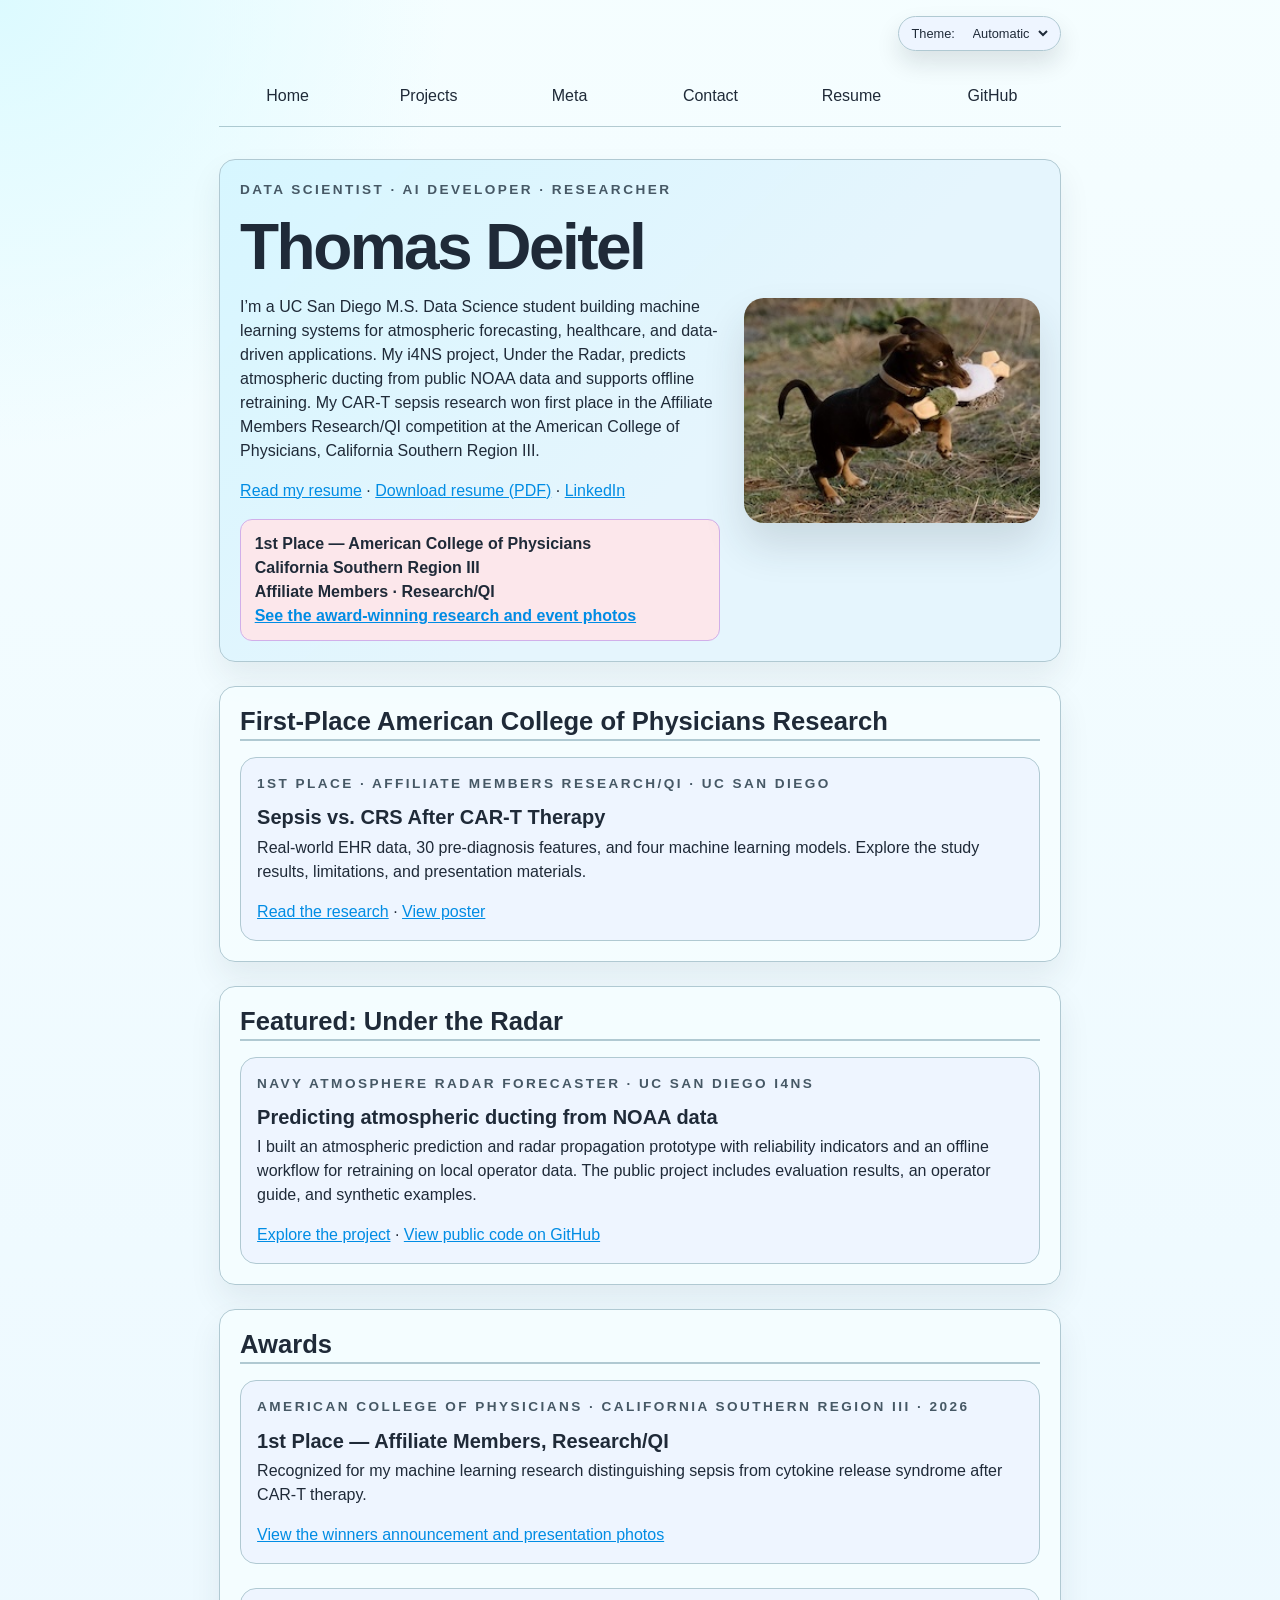
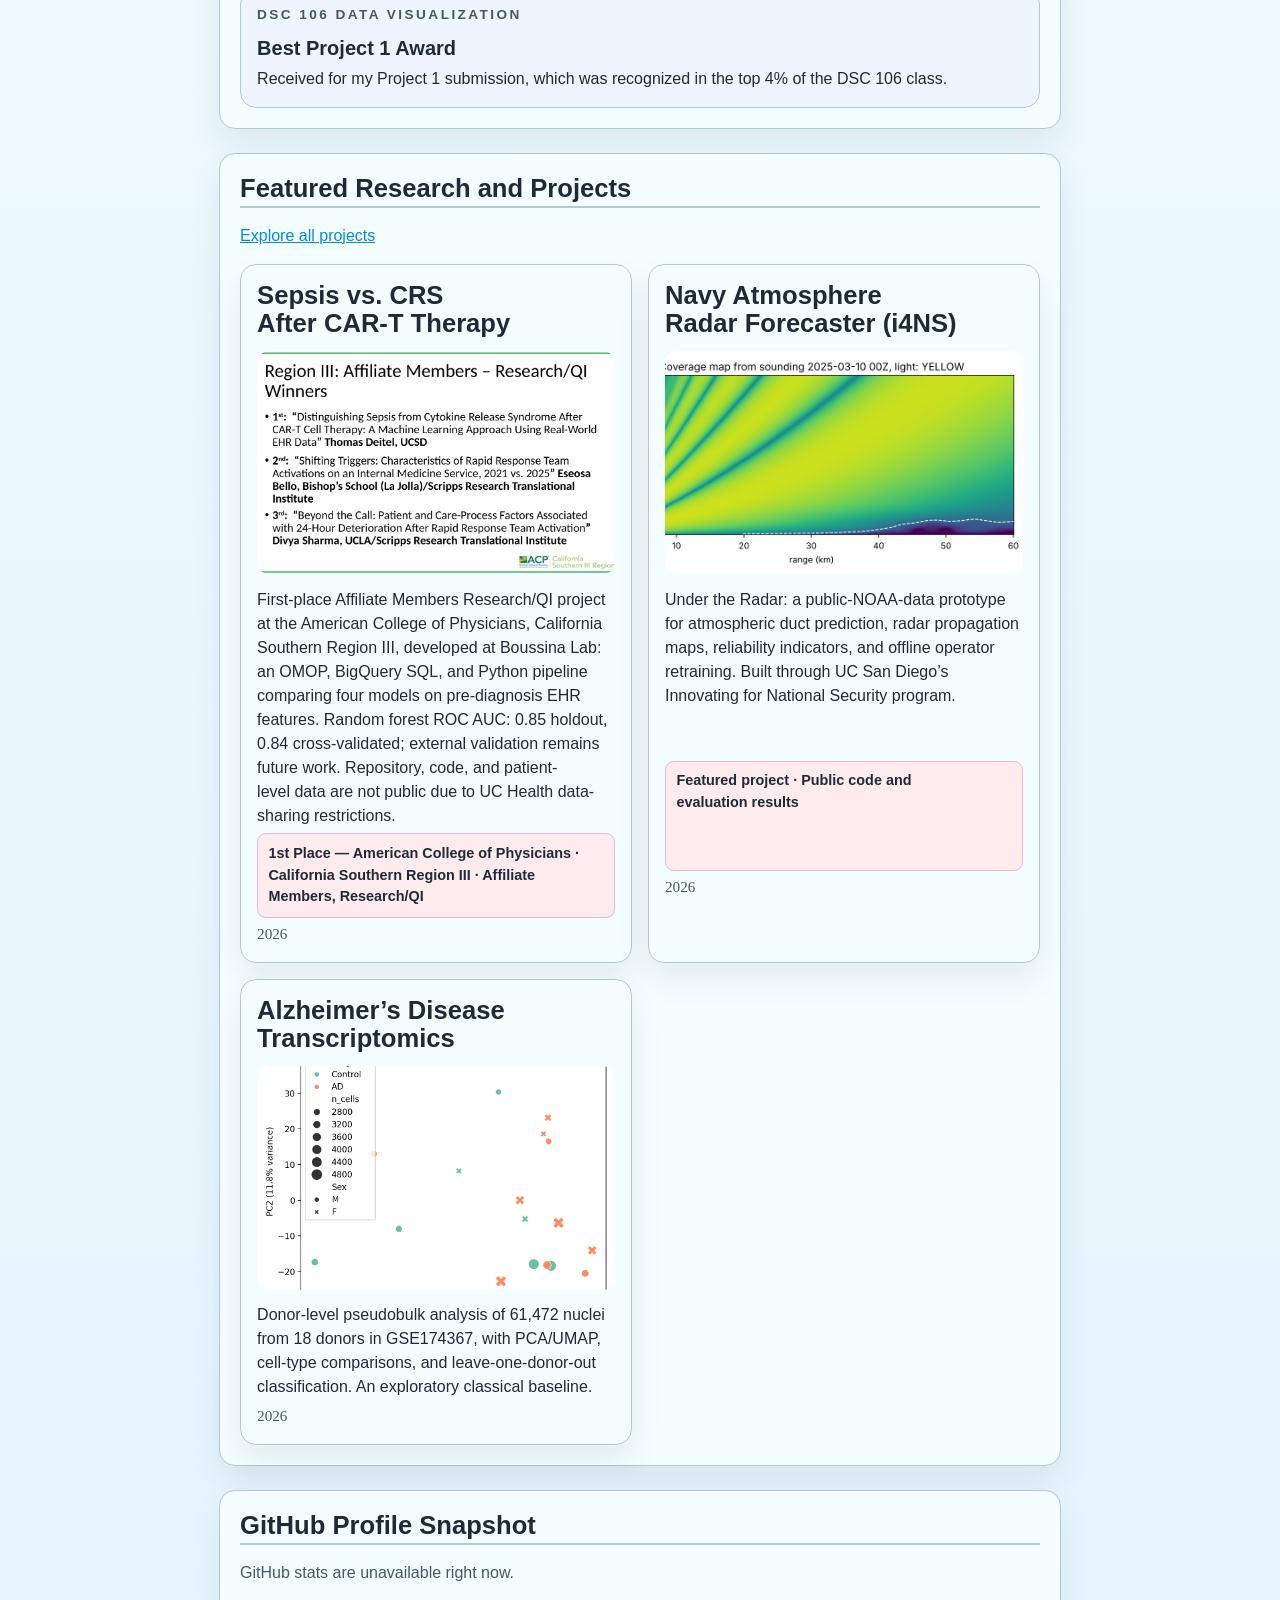
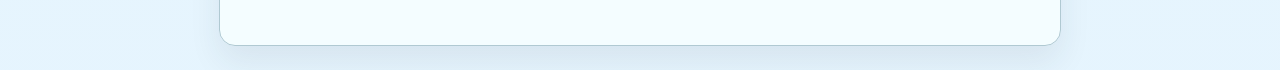
==== commit f6776006: "Spell out American College of Physicians on homepage" ====
--- a/index.html
+++ b/index.html
@@ -13,18 +13,18 @@
       <div class="home-copy">
         <p class="eyebrow">Data Scientist · AI Developer · Researcher</p>
         <h1>Thomas Deitel</h1>
-        <p>I’m a UC San Diego M.S. Data Science student building machine learning systems for atmospheric forecasting, healthcare, and data-driven applications. My i4NS project, Under the Radar, predicts atmospheric ducting from public NOAA data and supports offline retraining. My CAR-T sepsis research won first place in the Affiliate Members Research/QI competition at ACP California Southern Region III.</p>
+        <p>I’m a UC San Diego M.S. Data Science student building machine learning systems for atmospheric forecasting, healthcare, and data-driven applications. My i4NS project, Under the Radar, predicts atmospheric ducting from public NOAA data and supports offline retraining. My CAR-T sepsis research won first place in the Affiliate Members Research/QI competition at the American College of Physicians, California Southern Region III.</p>
         <p><a href="resume/">Read my resume</a> · <a href="resume/thomas-deitel-resume.pdf?v=20261026">Download resume (PDF)</a> · <a href="https://www.linkedin.com/in/thomasdeitel">LinkedIn</a></p>
-        <p class="hero-award">1st Place — ACP California Southern Region III<br>Affiliate Members · Research/QI<br><a href="projects/sepsis-crs/">See the award-winning research and event photos</a></p>
+        <p class="hero-award">1st Place — American College of Physicians<br>California Southern Region III<br>Affiliate Members · Research/QI<br><a href="projects/sepsis-crs/">See the award-winning research and event photos</a></p>
       </div>
       <img src="images/bentley.jpg" alt="A small black and brown dog standing in a grassy field while holding a plush toy.">
     </section>
 
-    <section aria-labelledby="research-heading"><h2 id="research-heading">First-Place ACP Research</h2><article class="award-callout"><p class="eyebrow">1st Place · Affiliate Members Research/QI · UC San Diego</p><h3>Sepsis vs. CRS After CAR-T Therapy</h3><p>Real-world EHR data, 30 pre-diagnosis features, and four machine learning models. Explore the study results, limitations, and presentation materials.</p><p><a href="projects/sepsis-crs/">Read the research</a> · <a href="projects/sepsis-crs/ACP_2026_ePoster_CART_Sepsis_CRS.pdf">View poster</a></p></article></section>
+    <section aria-labelledby="research-heading"><h2 id="research-heading">First-Place American College of Physicians Research</h2><article class="award-callout"><p class="eyebrow">1st Place · Affiliate Members Research/QI · UC San Diego</p><h3>Sepsis vs. CRS After CAR-T Therapy</h3><p>Real-world EHR data, 30 pre-diagnosis features, and four machine learning models. Explore the study results, limitations, and presentation materials.</p><p><a href="projects/sepsis-crs/">Read the research</a> · <a href="projects/sepsis-crs/ACP_2026_ePoster_CART_Sepsis_CRS.pdf">View poster</a></p></article></section>
     <section aria-labelledby="navy-heading"><h2 id="navy-heading">Featured: Under the Radar</h2><article class="award-callout"><p class="eyebrow">Navy Atmosphere Radar Forecaster · UC San Diego i4NS</p><h3>Predicting atmospheric ducting from NOAA data</h3><p>I built an atmospheric prediction and radar propagation prototype with reliability indicators and an offline workflow for retraining on local operator data. The public project includes evaluation results, an operator guide, and synthetic examples.</p><p><a href="projects/navy-atmospheric-forecasting/">Explore the project</a> · <a href="https://github.com/thomasdeitel/under-the-radar-mvp">View public code on GitHub</a></p></article></section>
     <section aria-labelledby="awards-heading">
       <h2 id="awards-heading">Awards</h2>
-      <article class="award-callout"><p class="eyebrow">ACP California Southern Region III · 2026</p><h3>1st Place — Affiliate Members, Research/QI</h3><p>Recognized for my machine learning research distinguishing sepsis from cytokine release syndrome after CAR-T therapy.</p><p><a href="projects/sepsis-crs/">View the winners announcement and presentation photos</a></p></article>
+      <article class="award-callout"><p class="eyebrow">American College of Physicians · California Southern Region III · 2026</p><h3>1st Place — Affiliate Members, Research/QI</h3><p>Recognized for my machine learning research distinguishing sepsis from cytokine release syndrome after CAR-T therapy.</p><p><a href="projects/sepsis-crs/">View the winners announcement and presentation photos</a></p></article>
       <article class="award-callout">
         <p class="eyebrow">DSC 106 Data Visualization</p>
         <h3>Best Project 1 Award</h3>
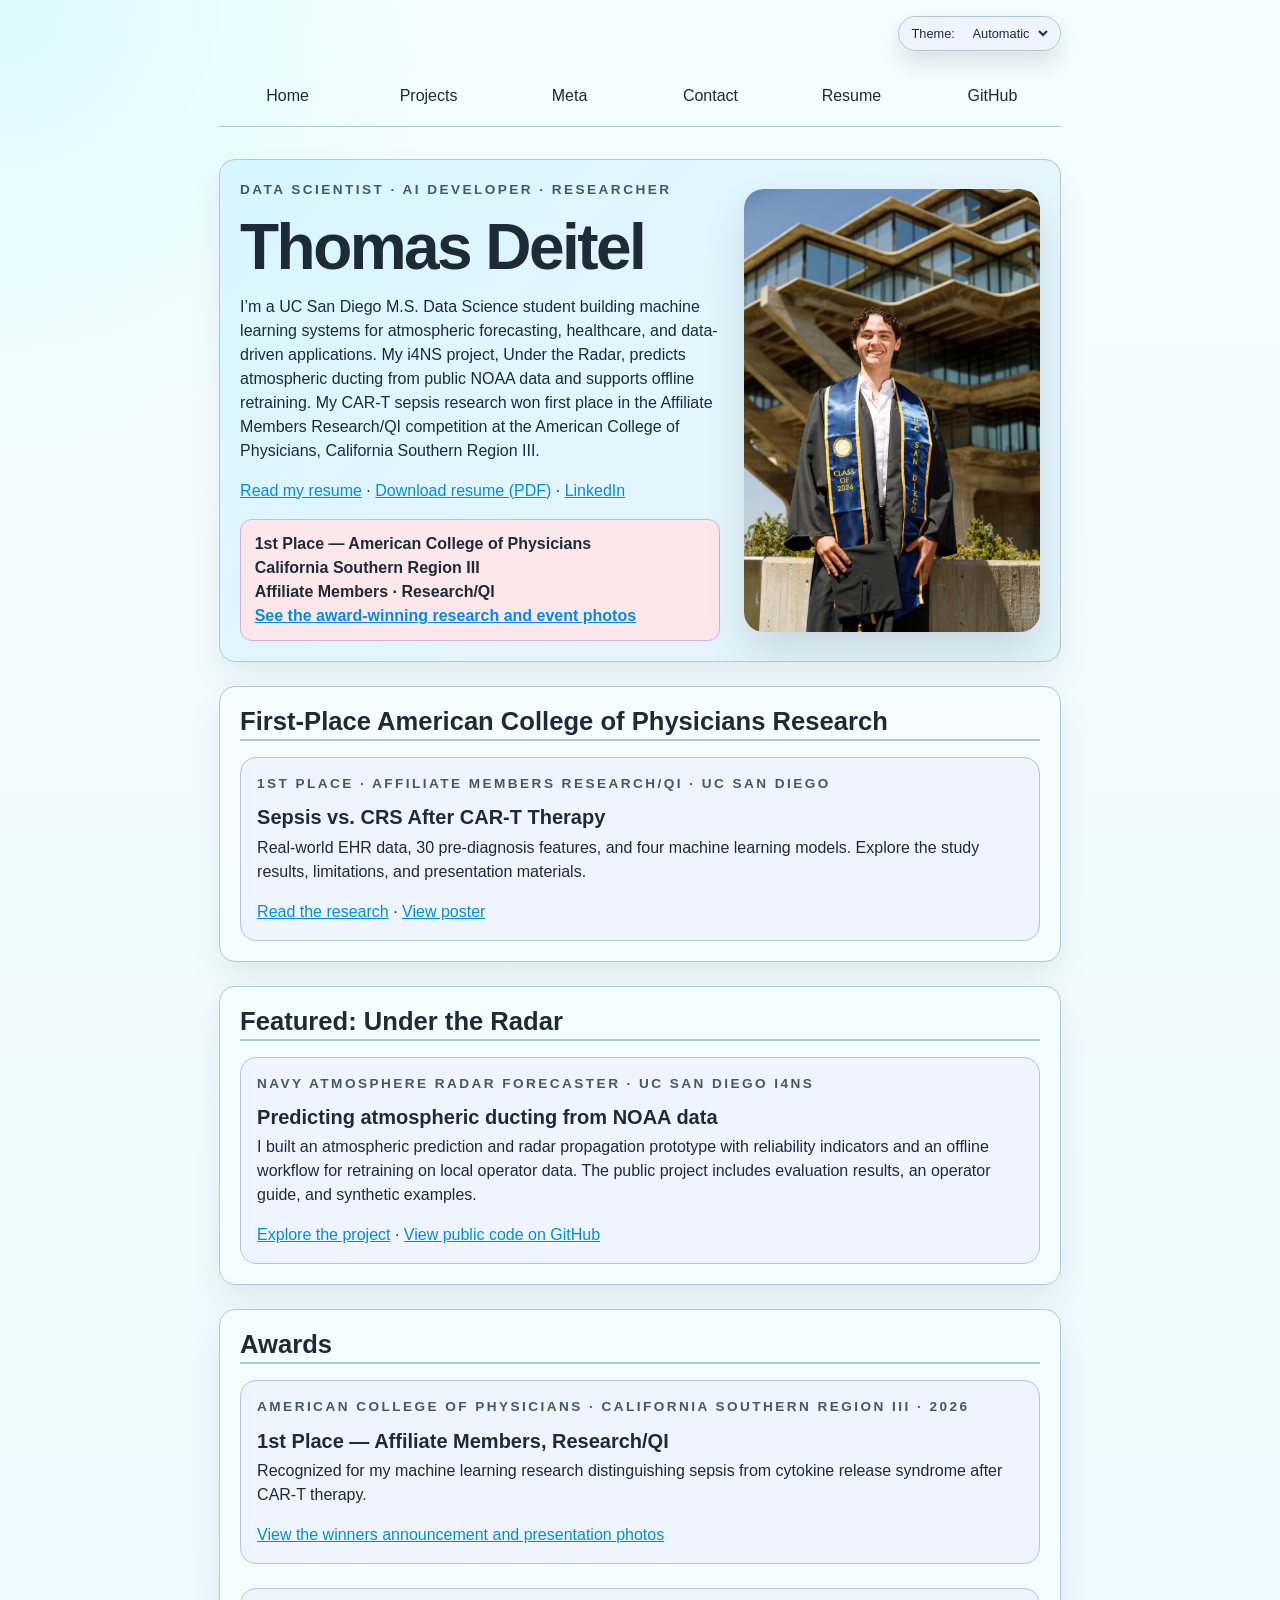
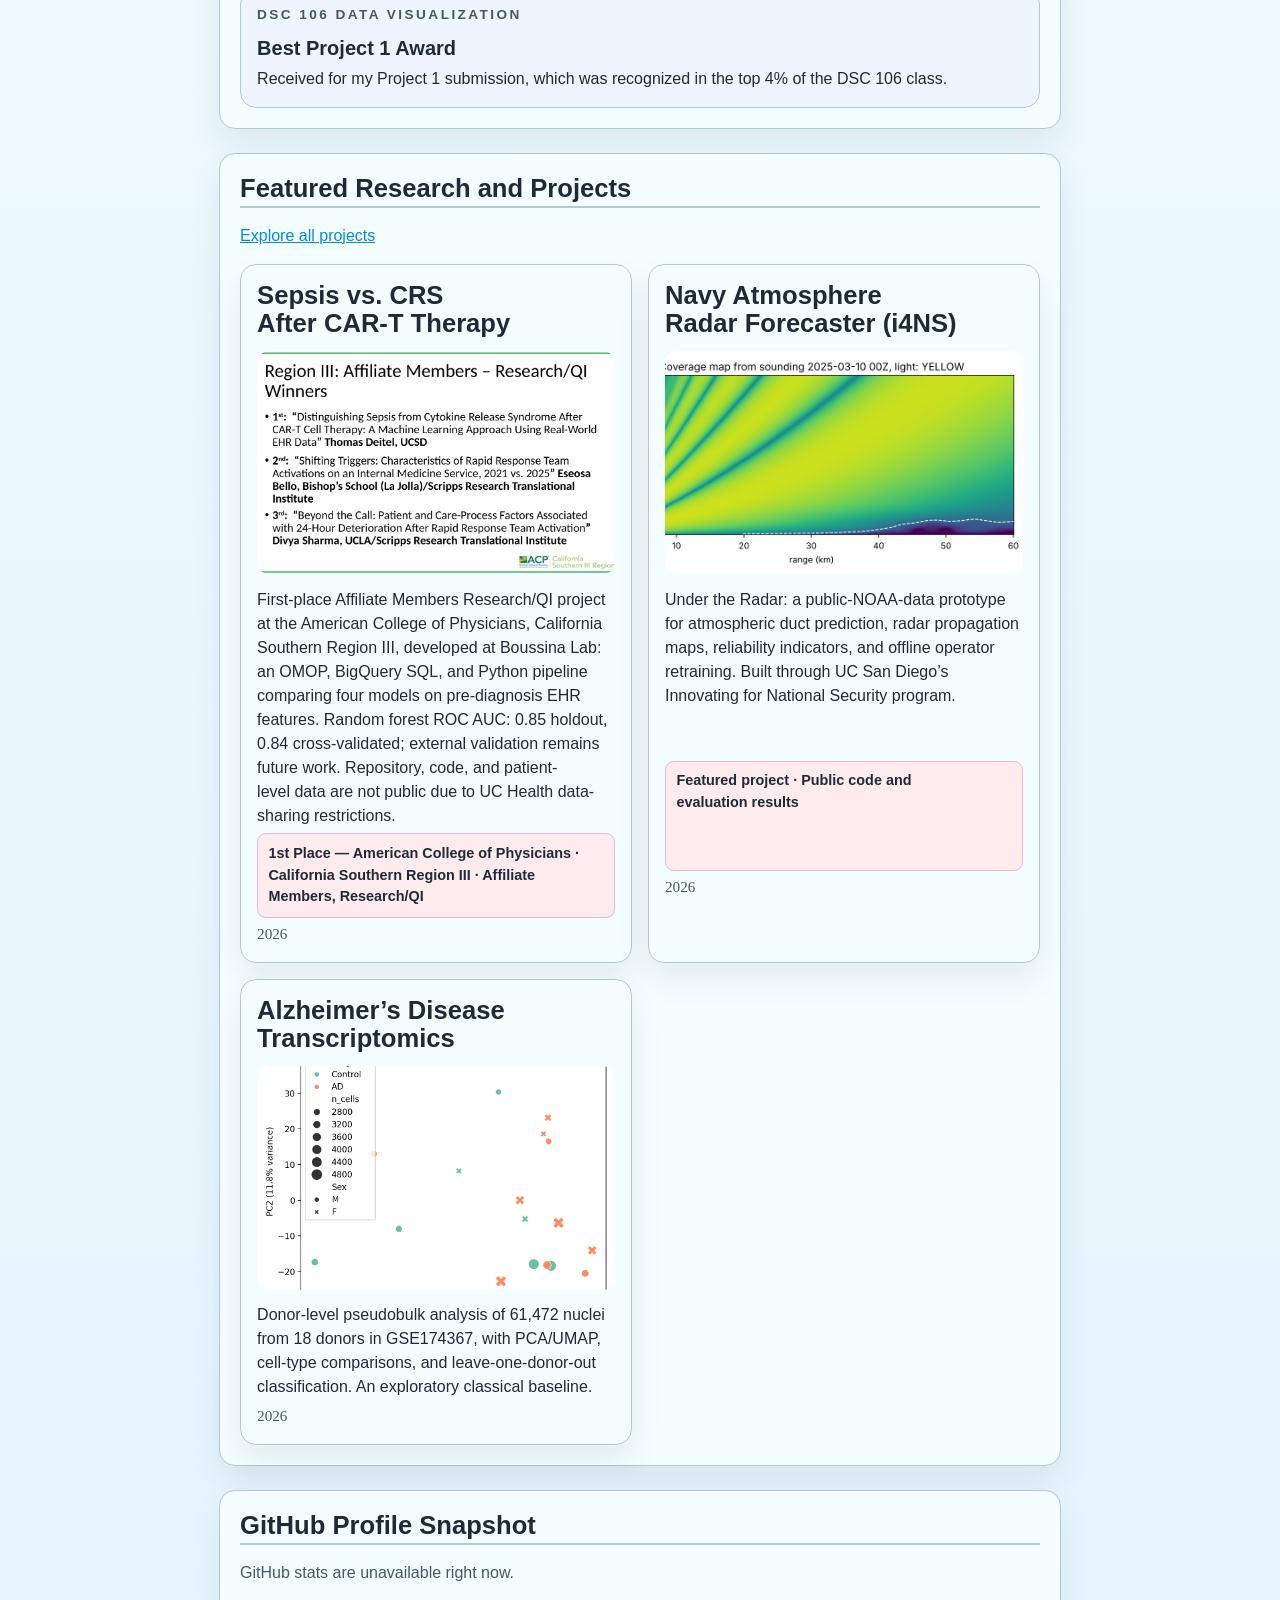
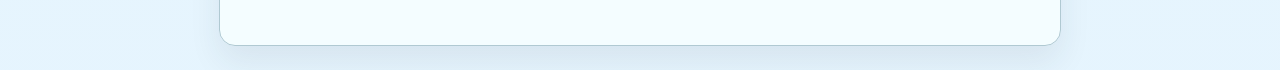
==== commit 15399250: "Use graduation portrait on portfolio homepage" ====
--- a/index.html
+++ b/index.html
@@ -17,7 +17,7 @@
         <p><a href="resume/">Read my resume</a> · <a href="resume/thomas-deitel-resume.pdf?v=20261026">Download resume (PDF)</a> · <a href="https://www.linkedin.com/in/thomasdeitel">LinkedIn</a></p>
         <p class="hero-award">1st Place — American College of Physicians<br>California Southern Region III<br>Affiliate Members · Research/QI<br><a href="projects/sepsis-crs/">See the award-winning research and event photos</a></p>
       </div>
-      <img src="images/bentley.jpg" alt="A small black and brown dog standing in a grassy field while holding a plush toy.">
+      <img src="images/thomas-deitel-graduation.jpg" alt="Thomas Deitel in UC San Diego Class of 2026 graduation attire outside Geisel Library.">
     </section>
 
     <section aria-labelledby="research-heading"><h2 id="research-heading">First-Place American College of Physicians Research</h2><article class="award-callout"><p class="eyebrow">1st Place · Affiliate Members Research/QI · UC San Diego</p><h3>Sepsis vs. CRS After CAR-T Therapy</h3><p>Real-world EHR data, 30 pre-diagnosis features, and four machine learning models. Explore the study results, limitations, and presentation materials.</p><p><a href="projects/sepsis-crs/">Read the research</a> · <a href="projects/sepsis-crs/ACP_2026_ePoster_CART_Sepsis_CRS.pdf">View poster</a></p></article></section>
